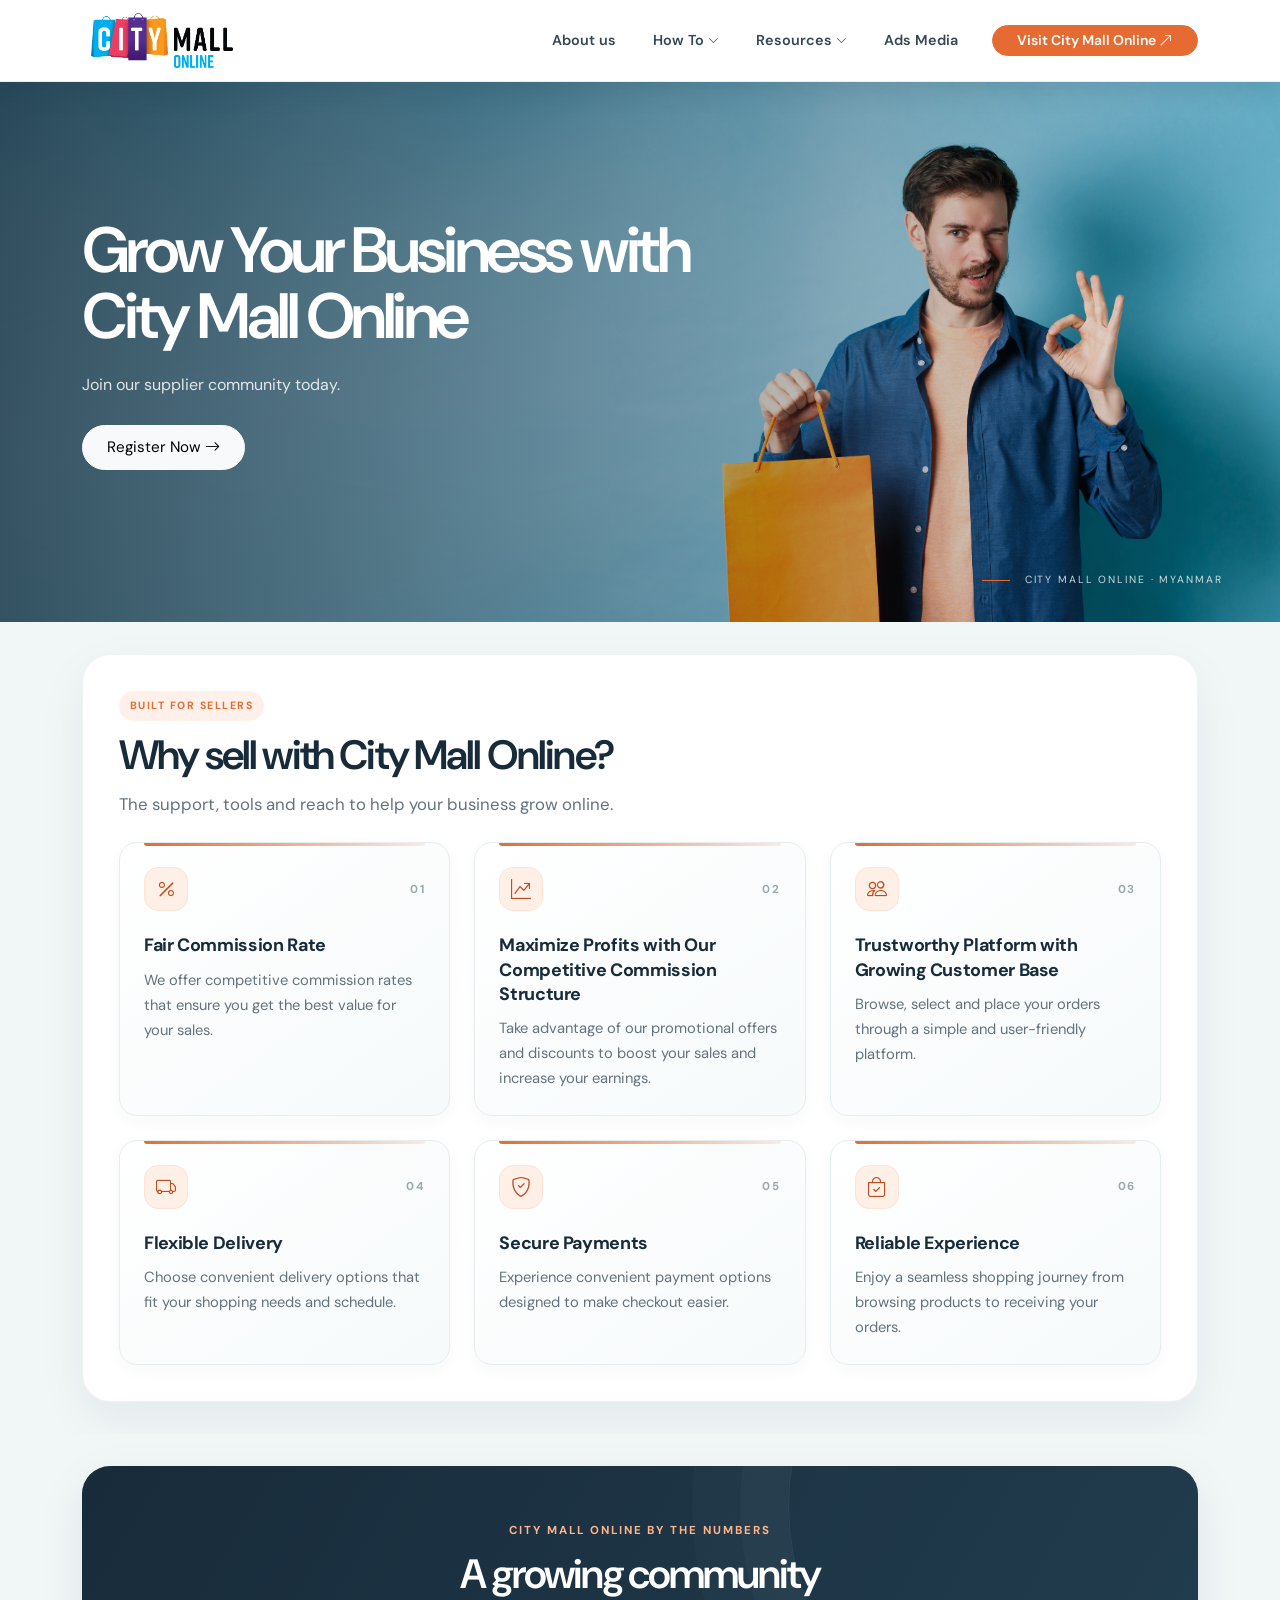
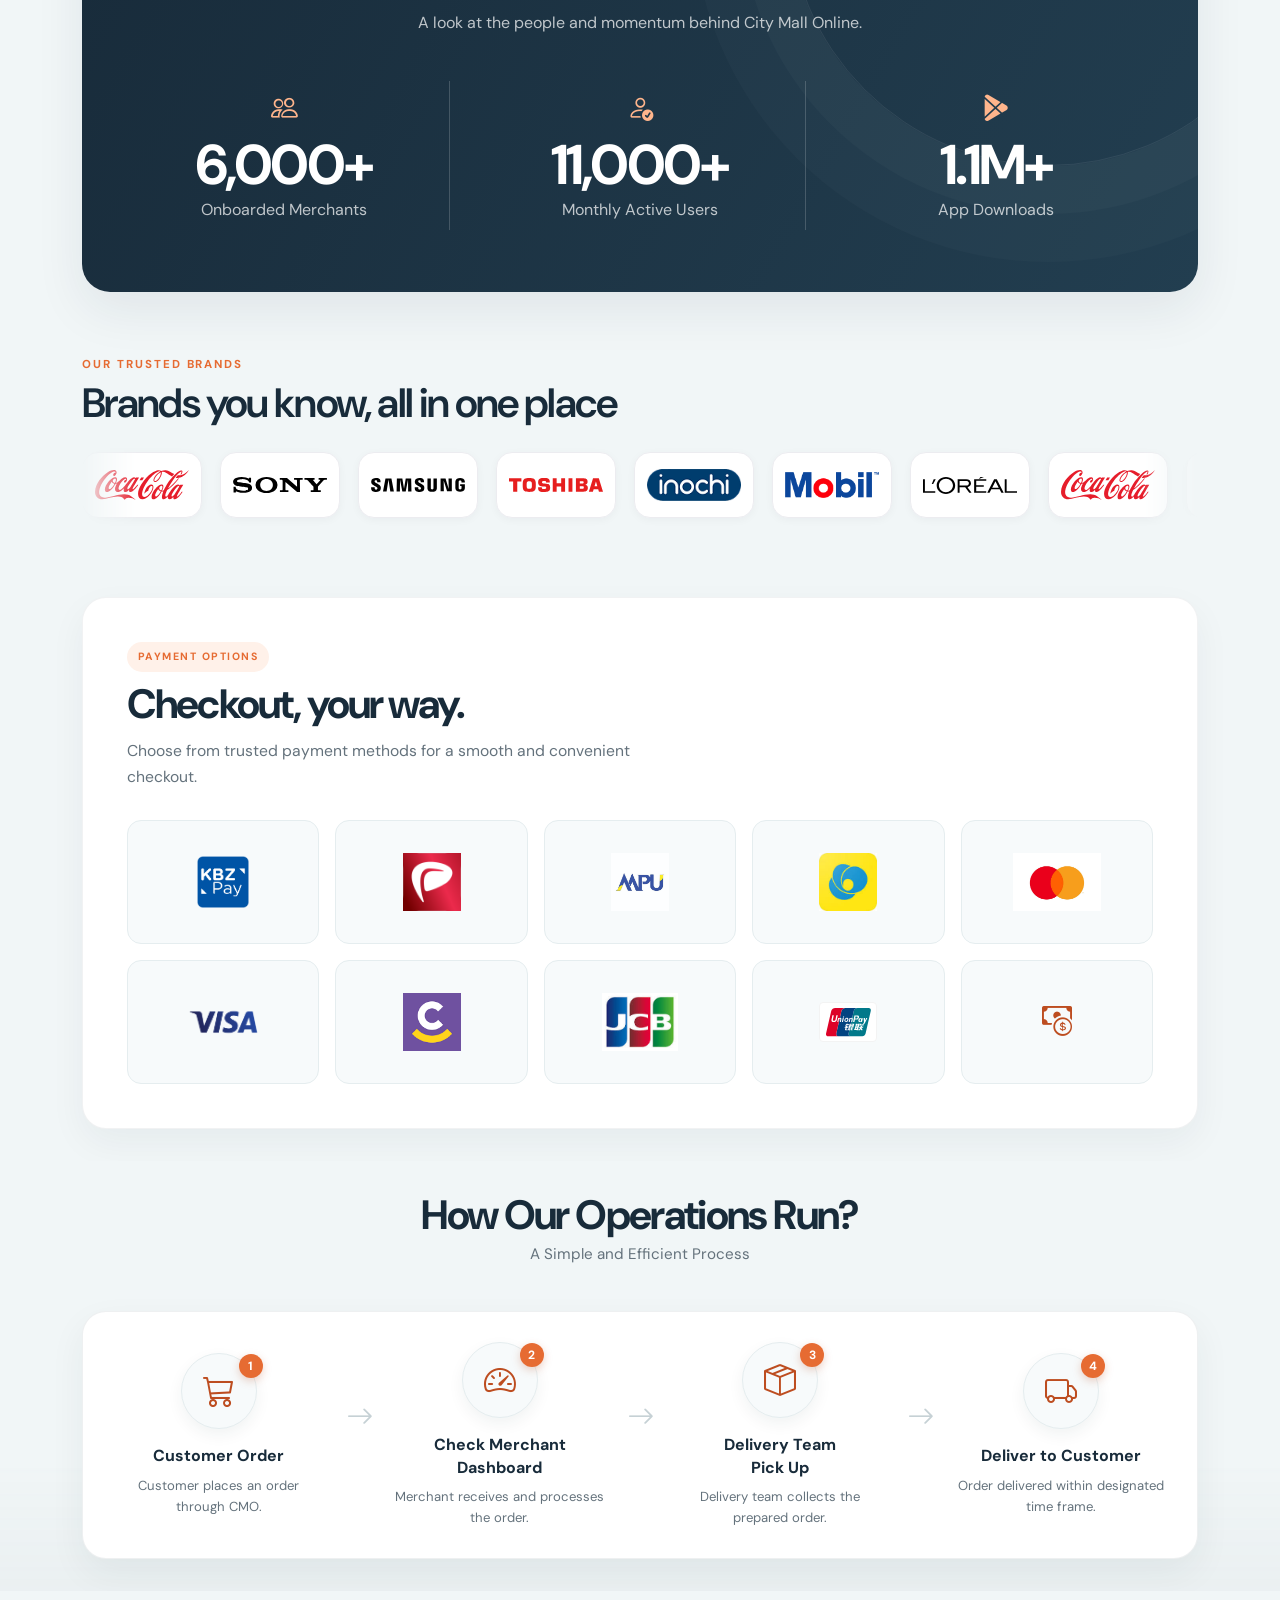
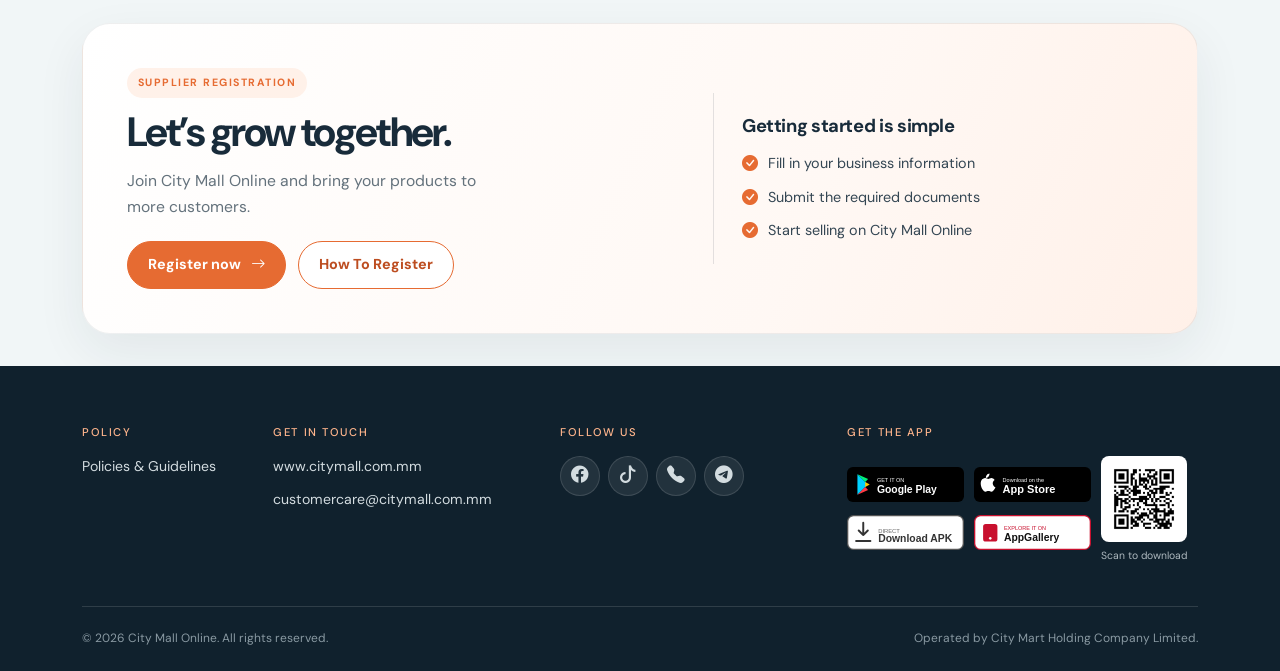
==== index.html @ dd947a62 "Add files via upload" ====
<!doctype html>
<html lang="en">
<head>
  <meta charset="utf-8">
  <meta name="viewport" content="width=device-width, initial-scale=1">
  <meta name="description" content="Discover City Mall Online — a convenient online shopping destination by City Mart Holding Company Limited.">
  <title>Homepage | City Mall Online</title>

  <!-- Bootstrap 5 -->
  <link href="https://cdn.jsdelivr.net/npm/bootstrap@5.3.3/dist/css/bootstrap.min.css" rel="stylesheet">
  <link rel="stylesheet" href="https://cdn.jsdelivr.net/npm/bootstrap-icons@1.11.3/font/bootstrap-icons.min.css">
  <link rel="stylesheet" href="./assets/css/style.css">
</head>
<body>
  <!-- Header -->
  <header class="site-header">
    <nav class="navbar navbar-expand-lg navbar-light">
      <div class="container">
        <a class="navbar-brand" href="#" aria-label="City Mall Online home">
          <img src="./assets/images/cmo-logo.png" alt="City Mall Online" class="cmo-logo">
        </a>
        <button class="navbar-toggler" type="button" data-bs-toggle="collapse" data-bs-target="#mainNav"
          aria-controls="mainNav" aria-expanded="false" aria-label="Toggle navigation">
          <span class="navbar-toggler-icon"></span>
        </button>
        <div class="collapse navbar-collapse" id="mainNav">
          <ul class="navbar-nav ms-auto align-items-lg-center">
            <li class="nav-item"><a class="nav-link" href="./about-us.html">About us</a></li>
            <li class="nav-item dropdown">
              <a class="nav-link dropdown-toggle" href="#" id="howToDropdown" role="button" data-bs-toggle="dropdown" aria-expanded="false">
                How To <i class="bi bi-chevron-down nav-dropdown-icon" aria-hidden="true"></i>
              </a>
              <ul class="dropdown-menu" aria-labelledby="howToDropdown">
                <li><a class="dropdown-item" href="https://testing.city-partners.citycloudmm.com/supplier_registration/supplier-registration-user-manual-guide.pdf" target="_blank" rel="noopener noreferrer">Registration Guide</a></li>
                <li><a class="dropdown-item" href="./documents/guides/merchant-dashboard-user-manual.pdf" target="_blank" rel="noopener noreferrer">Merchant Portal Guide</a></li>
                <li><a class="dropdown-item" href="./documents/guides/return-qc.pdf" target="_blank" rel="noopener noreferrer">Return QC Guide</a></li>
              </ul>
            </li>
            <li class="nav-item dropdown">
              <a class="nav-link dropdown-toggle" href="#" id="resourcesDropdown" role="button" data-bs-toggle="dropdown" aria-expanded="false">
                Resources <i class="bi bi-chevron-down nav-dropdown-icon" aria-hidden="true"></i>
              </a>
              <ul class="dropdown-menu" aria-labelledby="resourcesDropdown">
                <li><a class="dropdown-item" href="#">Ninja Packaging</a></li>
                <li><a class="dropdown-item" href="#">CMO Packaging</a></li>
                <li><a class="dropdown-item" href="./policy.html">Policy</a></li>
              </ul>
            </li>
            <li class="nav-item"><a class="nav-link" href="#">Ads Media</a></li>
            <li class="nav-item ms-lg-3"><a class="btn btn-brand btn-sm px-4" href="https://www.citymall.com.mm/" target="_blank" rel="noopener">Visit City Mall Online <i class="bi bi-arrow-up-right"></i></a></li>
          </ul>
        </div>
      </div>
    </nav>
  </header>

  <main class="homepage-main">
    <!-- Hero -->
    <section class="hero-section">
      <div class="hero-shade"></div>
      <div class="container hero-content">
        <!-- <p class="eyebrow eyebrow-light">A little closer to everything you need</p> -->
        <h1>Grow Your Business with City Mall Online</h1>
        <p class="hero-copy">Join our supplier community today.</p>
        <a class="btn btn-light btn-lg rounded-pill px-4" target="_blank" rel="noopener" href="https://city-partners.citycloudmm.com/registration/3p">Register Now <i class="bi bi-arrow-right"></i></a>
      </div>
      <div class="hero-note"><span></span> CITY MALL ONLINE · MYANMAR</div>
    </section>


<!-- Card Grid Section -->
<section class="card-grid-section" id="highlights">
  <div class="container">
    <div class="card-grid-panel">
      <div class="card-grid-heading">
        <span class="eyebrow">BUILT FOR SELLERS</span>
        <h2 class="section-title">Why sell with City Mall Online?</h2>
        <p class="card-grid-intro">The support, tools and reach to help your business grow online.</p>
      </div>

      <div class="row g-4">
        <!-- Card 1 -->
        <div class="col-md-6 col-lg-4">
          <div class="info-card">
            <div class="info-card-top">
              <span class="info-card-icon"><i class="bi bi-percent" aria-hidden="true"></i></span>
              <span class="info-card-number">01</span>
            </div>
            <h3>Fair Commission Rate</h3>
            <p>We offer competitive commission rates that ensure you get the best value for your sales.</p>
          </div>
        </div>

        <!-- Card 2 -->
        <div class="col-md-6 col-lg-4">
          <div class="info-card">
            <div class="info-card-top">
              <span class="info-card-icon"><i class="bi bi-graph-up-arrow" aria-hidden="true"></i></span>
              <span class="info-card-number">02</span>
            </div>
            <h3>Maximize Profits with Our Competitive Commission Structure</h3>
            <p>Take advantage of our promotional offers and discounts to boost your sales and increase your earnings.</p>
          </div>
        </div>

        <!-- Card 3 -->
        <div class="col-md-6 col-lg-4">
          <div class="info-card">
            <div class="info-card-top">
              <span class="info-card-icon"><i class="bi bi-people" aria-hidden="true"></i></span>
              <span class="info-card-number">03</span>
            </div>
            <h3>Trustworthy Platform with Growing Customer Base</h3>
            <p>Browse, select and place your orders through a simple and user-friendly platform.</p>
          </div>
        </div>

        <!-- Card 4 -->
        <div class="col-md-6 col-lg-4">
          <div class="info-card">
            <div class="info-card-top">
              <span class="info-card-icon"><i class="bi bi-truck" aria-hidden="true"></i></span>
              <span class="info-card-number">04</span>
            </div>
            <h3>Flexible Delivery</h3>
            <p>Choose convenient delivery options that fit your shopping needs and schedule.</p>
          </div>
        </div>

        <!-- Card 5 -->
        <div class="col-md-6 col-lg-4">
          <div class="info-card">
            <div class="info-card-top">
              <span class="info-card-icon"><i class="bi bi-shield-check" aria-hidden="true"></i></span>
              <span class="info-card-number">05</span>
            </div>
            <h3>Secure Payments</h3>
            <p>Experience convenient payment options designed to make checkout easier.</p>
          </div>
        </div>

        <!-- Card 6 -->
        <div class="col-md-6 col-lg-4">
          <div class="info-card">
            <div class="info-card-top">
              <span class="info-card-icon"><i class="bi bi-bag-check" aria-hidden="true"></i></span>
              <span class="info-card-number">06</span>
            </div>
            <h3>Reliable Experience</h3>
            <p>Enjoy a seamless shopping journey from browsing products to receiving your orders.</p>
          </div>
        </div>
      </div>
    </div>
  </div>
</section>

<!-- stats section -->

<section class="stats-section" aria-label="City Mall Online at a glance">
  <div class="container">
    <div class="stats-panel">
      <div class="stats-heading text-center">
        <span class="eyebrow">CITY MALL ONLINE BY THE NUMBERS</span>
        <h2 class="section-title">A growing community</h2>
        <p class="stats-copy">A look at the people and momentum behind City Mall Online.</p>
      </div>
      <div class="row g-4">
        <div class="col-12 col-sm-4">
          <div class="stat-item text-center">
            <i class="bi bi-people fs-1 stat-icon mb-2"></i>
            <h3 class="fw-bold">6,000+</h3>
            <p class="text-muted">Onboarded Merchants</p>
          </div>
        </div>
        <div class="col-12 col-sm-4">
          <div class="stat-item text-center">
            <i class="bi bi-person-check fs-1 stat-icon mb-2"></i>
            <h3 class="fw-bold">11,000+</h3>
            <p class="text-muted">Monthly Active Users</p>
          </div>
        </div>
        <div class="col-12 col-sm-4">
          <div class="stat-item text-center">
            <i class="bi bi-google-play fs-1 stat-icon mb-2"></i>
            <h3 class="fw-bold">1.1M+</h3>
            <p class="text-muted">App Downloads</p>
          </div>
        </div>
      </div>
    </div>
  </div>
</section>

<!-- Our Partners -->

<!-- <section id="our-partners" class="py-5 cream-bg border-bottom">
    <div class="container py-md-2">

        <div class="text-center mb-5">
            <span class="text-primary fw-bold tracking-wider text-uppercase small d-block mb-1">
                Collaboration
            </span>
            <h3 class="fw-bold h4 mb-0 text-dark">
                Trusted Partners
            </h3>
        </div>

        <div class="row">
            <div class="col-12">
                <div class="d-flex flex-wrap justify-content-center align-items-center gap-5">

                    <div class="brand-item">
                        <img src="./assets/images/marketplace.jpg"
                             alt="Marketplace by City Mart"
                             class="partner-img"
                             style="height: 28px;">
                    </div>

                    <div class="brand-item">
                        <img src="./assets/images/city-express.png"
                             alt="City Express"
                             class="partner-img"
                             style="height: 28px;">
                    </div>

                    <div class="brand-item">
                        <img src="./assets/images/city-mart.png"
                             alt="City Mart"
                             class="partner-img"
                             style="height: 32px;">
                    </div>

                    <div class="brand-item">
                        <img src="./assets/images/ocean.png"
                             alt="Ocean"
                             class="partner-img"
                             style="height: 26px;">
                    </div>

                    <div class="brand-item">
                        <img src="./assets/images/mini-city.png"
                             alt="Mini City"
                             class="partner-img"
                             style="height: 26px;">
                    </div>

                    <div class="brand-item">
                        <img src="./assets/images/city-care.png"
                             alt="City Care"
                             class="partner-img"
                             style="height: 26px;">
                    </div>

                </div>
            </div>
        </div>

    </div>
</section> -->

<!-- Our Partners section End-->


<!-- ================= OUR TRUSTED BRANDS ================= -->

<section class="trusted-brands-section cream-bg" id="trusted-brands">
  <div class="container">
    <div class="trusted-brands-heading">
      <span class="eyebrow">OUR TRUSTED BRANDS</span>
      <h2 class="section-title">Brands you know, all in one place</h2>
    </div>

    <div class="brand-marquee">

      <div class="brand-track">

      <!-- First group -->
      <div class="brand-group">

        <div class="brand-card">
          <img src="./assets/images/brands/coca-cola.svg" alt="Coca-Cola">
        </div>

        <div class="brand-card">
          <img src="./assets/images/brands/sony.svg" alt="Sony">
        </div>

        <div class="brand-card">
          <img src="./assets/images/brands/samsung.svg" alt="Samsung">
        </div>

        <div class="brand-card">
          <img src="./assets/images/brands/toshiba.svg" alt="Toshiba">
        </div>

        <div class="brand-card">
          <img src="./assets/images/brands/inochi.png" alt="INOCHI">
        </div>

        <div class="brand-card">
          <img src="./assets/images/brands/mobil.png" alt="Mobil">
        </div>

        <div class="brand-card">
          <img src="./assets/images/brands/loreal.svg" alt="L'Oréal">
        </div>

      </div>

      <!-- Second identical group -->
      <div class="brand-group" aria-hidden="true">

        <div class="brand-card">
          <img src="./assets/images/brands/coca-cola.svg" alt="">
        </div>

        <div class="brand-card">
          <img src="./assets/images/brands/sony.svg" alt="">
        </div>

        <div class="brand-card">
          <img src="./assets/images/brands/samsung.svg" alt="">
        </div>

        <div class="brand-card">
          <img src="./assets/images/brands/toshiba.svg" alt="">
        </div>

        <div class="brand-card">
          <img src="./assets/images/brands/inochi.png" alt="">
        </div>

        <div class="brand-card">
          <img src="./assets/images/brands/mobil.png" alt="">
        </div>

        <div class="brand-card">
          <img src="./assets/images/brands/loreal.svg" alt="">
        </div>

      </div>

      </div>

    </div>
  </div>

</section>


<!-- ================= OUR PAYMENT PARTNERS ================= -->
<section class="payment-partners-section cream-bg" id="payment-partners" aria-labelledby="payment-options-heading">
  <div class="container">
    <div class="payment-panel">
      <div class="payment-heading">
        <span class="eyebrow">PAYMENT OPTIONS</span>
        <h2 id="payment-options-heading">Checkout, your way.</h2>
        <p>Choose from trusted payment methods for a smooth and convenient checkout.</p>
      </div>

      <div class="payment-options">
        <div class="payment-card">
          <img src="./assets/images/payments/kpay.webp" alt="KBZ Pay">
        </div>
        <div class="payment-card">
          <img src="./assets/images/payments/aya.png" alt="AYA Pay">
        </div>
        <div class="payment-card">
          <img src="./assets/images/payments/mpu.jpg" alt="MPU">
        </div>
        <div class="payment-card">
          <img src="./assets/images/payments/wave.jpg" alt="WavePay">
        </div>
        <div class="payment-card">
          <img src="./assets/images/payments/mastercard.jpg" alt="Mastercard">
        </div>
        <div class="payment-card">
          <img src="./assets/images/payments/visa.png" alt="Visa">
        </div>
        <div class="payment-card payment-card-text">
          <img src="./assets/images/payments/city-rewards.png" alt="City Rewards">
        </div>
        <div class="payment-card payment-card-text">
          <img src="./assets/images/payments/jcb.jpg" alt="JCB">
        </div>
        <div class="payment-card payment-card-text">
          <img src="./assets/images/payments/unionpay.svg" alt="UnionPay">
        </div>
        <div class="payment-card payment-card-text" role="img" aria-label="Cash on delivery">
          <i class="bi bi-cash-coin" aria-hidden="true"></i>
        </div>
      </div>
    </div>
  </div>
</section>


<!-- ================= OPERATIONS PROCESS ================= -->
<section class="operations-section" id="how-it-works">
  <div class="container">

    <!-- Section Heading -->
    <div class="operations-heading">
      <h2>How Our Operations Run?</h2>
      <p>A Simple and Efficient Process</p>
    </div>

    <!-- Process Flow -->
    <div class="operations-flow">

      <!-- Step 1 -->
      <div class="operation-step">
        <div class="operation-icon">
          <span class="step-number">1</span>
          <i class="bi bi-cart3"></i>
        </div>
        <h3>Customer Order</h3>
        <p>Customer places an order through CMO.</p>
      </div>

      <!-- Arrow -->
      <div class="operation-arrow">
        <i class="bi bi-arrow-right"></i>
      </div>

      <!-- Step 2 -->
      <div class="operation-step">
        <div class="operation-icon">
          <span class="step-number">2</span>
          <i class="bi bi-speedometer2"></i>
        </div>
        <h3>Check Merchant<br>Dashboard</h3>
        <p>Merchant receives and processes the order.</p>
      </div>

      <!-- Arrow -->
      <div class="operation-arrow">
        <i class="bi bi-arrow-right"></i>
      </div>

      <!-- Step 3 -->
      <div class="operation-step">
        <div class="operation-icon">
          <span class="step-number">3</span>
          <i class="bi bi-box-seam"></i>
        </div>
        <h3>Delivery Team<br>Pick Up</h3>
        <p>Delivery team collects the prepared order.</p>
      </div>

      <!-- Arrow -->
      <div class="operation-arrow">
        <i class="bi bi-arrow-right"></i>
      </div>

      <!-- Step 4 -->
      <div class="operation-step">
        <div class="operation-icon">
          <span class="step-number">4</span>
          <i class="bi bi-truck"></i>
        </div>
        <h3>Deliver to Customer</h3>
        <p>Order delivered within designated time frame.</p>
      </div>

    </div>
  </div>
</section>


<!-- Supplier Registration CTA -->
<section class="supplier-cta-section">
  <div class="container">
    <div class="supplier-cta-panel">
      <div class="supplier-cta-content">
        <span class="eyebrow">SUPPLIER REGISTRATION</span>
        <h2>Let’s grow together.</h2>
        <p>Join City Mall Online and bring your products to more customers.</p>
        <div class="supplier-cta-actions">
          <a class="supplier-cta-btn" href="https://city-partners.citycloudmm.com/registration/3p" target="_blank" rel="noopener">
            Register now <i class="bi bi-arrow-right" aria-hidden="true"></i>
          </a>
          <a class="supplier-cta-btn supplier-cta-btn-outline" href="https://testing.city-partners.citycloudmm.com/supplier_registration/supplier-registration-user-manual-guide.pdf" target="_blank" rel="noopener noreferrer">
            How To Register</i>
          </a>
        </div>
      </div>

      <div class="supplier-cta-steps">
        <h3>Getting started is simple</h3>
        <ul>
          <li><i class="bi bi-check-circle-fill" aria-hidden="true"></i> Fill in your business information</li>
          <li><i class="bi bi-check-circle-fill" aria-hidden="true"></i> Submit the required documents</li>
          <li><i class="bi bi-check-circle-fill" aria-hidden="true"></i> Start selling on City Mall Online</li>
        </ul>
      </div>
    </div>
  </div>
</section>



<!-- Promotional CTA Banner -->
<!-- <section class="promo-banner-section">
  <div class="container">
    <div class="promo-banner">
      <div class="promo-banner-content">
        <span class="promo-banner-eyebrow">CMO MEDIA</span>
        <h2>Advertise with CMO</h2>
        <p>Boost your brand with our powerful media channels.</p>
        <a href="#contact" class="promo-banner-btn">
          Learn more <i class="bi bi-arrow-right" aria-hidden="true"></i>
        </a>
      </div>
    </div>
  </div>
</section> -->

  </main>

  <!-- Footer -->

<footer class="site-footer">
  <div class="container">
    <div class="row gy-4 align-items-start footer-main">

      <!-- Policy -->
      <div class="col-6 col-md-4 col-lg-2">
        <h6>Policy</h6>
        <a class="footer-policy-link" href="./policy.html">
          <span>Policies &amp; Guidelines</span>
        </a>
      </div>

      <!-- Get in Touch -->
      <div class="col-6 col-md-4 col-lg-3">
        <h6>Get in touch</h6>
        <a href="https://www.citymall.com.mm/" target="_blank" rel="noopener">
          www.citymall.com.mm
        </a>
        <a href="mailto:customercare@citymall.com.mm">
          customercare@citymall.com.mm
        </a>
      </div>

      <!-- Follow Us -->
      <div class="col-12 col-md-4 col-lg-3">
        <h6>Follow us</h6>
        <div class="footer-social-links" aria-label="City Mall Online social media">
          <a href="https://www.facebook.com/CityMallOnline/" target="_blank" rel="noopener noreferrer" aria-label="Facebook">
            <i class="bi bi-facebook" aria-hidden="true"></i>
          </a>
          <a href="https://www.tiktok.com/@city.mall.online" target="_blank" rel="noopener noreferrer" aria-label="TikTok">
            <i class="bi bi-tiktok" aria-hidden="true"></i>
          </a>
          <a href="https://cmhl.me/3zptuBR" target="_blank" rel="noopener noreferrer" aria-label="Viber">
            <i class="bi bi-telephone-fill" aria-hidden="true"></i>
          </a>
          <a href="https://t.me/citymallonline" target="_blank" rel="noopener noreferrer" aria-label="Telegram">
            <i class="bi bi-telegram" aria-hidden="true"></i>
          </a>
        </div>
      </div>

      <!-- Get the App -->
      <div class="col-12 col-md-12 col-lg-4 footer-app">
        <h6>Get the App</h6>

        <div class="footer-app-content">

          <!-- Download Badges -->
          <div class="footer-app-links">
            <a href="https://play.google.com/store/apps/details?id=mm.com.citymall.app" target="_blank" rel="noopener">
              <img src="./assets/images/google-play.svg" alt="Google Play">
            </a>

            <a href="https://apps.apple.com/us/app/city-mall-online/id1580332592" target="_blank" rel="noopener">
              <img src="./assets/images/app-store.svg" alt="App Store">
            </a>

            <a href="https://cmomobileapk.blob.core.windows.net/cmo-preprod-mobile-app/CityMall_Prod.apk" target="_blank" rel="noopener">
              <img src="./assets/images/download-apk.svg" alt="Direct Download">
            </a>

            <a href="https://appgallery.huawei.com/app/C104823129" target="_blank" rel="noopener">
              <img src="./assets/images/app-gallery.svg" alt="Huawei AppGallery">
            </a>
          </div>

          <!-- QR Code -->
          <div class="footer-qr">
            <img src="./assets/images/cmo-qr.png"
                 alt="Scan to download City Mall Online">
            <span>Scan to download</span>
          </div>

        </div>
      </div>

    </div>
    <!-- Footer Bottom -->
    <div class="footer-bottom d-flex flex-column flex-md-row justify-content-between gap-2">
      <span>© <span id="year">2026</span> City Mall Online. All rights reserved.</span>
      <span>Operated by City Mart Holding Company Limited.</span>
    </div>

  </div>
</footer>
  <script src="https://cdn.jsdelivr.net/npm/bootstrap@5.3.3/dist/js/bootstrap.bundle.min.js"></script>
</body>
</html>
---- assets/css/style.css ----
@import url('https://fonts.googleapis.com/css2?family=DM+Sans:wght@400;500;600;700&family=Playfair+Display:ital,wght@0,500;0,600;1,500;1,600&display=swap');

:root {
  --ink: #182b3a;
  --muted: #64727c;
  --brand: #e66b32;
  --brand-dark: #bd4d20;
  --cream: #f1f6f7;
  --line: #dfe8ea;
}

/* CMO Navbar Logo */
.cmo-logo {
    width: 160px;
    height: 55px;
    object-fit: contain;
    display: block;
}

.navbar-brand {
    display: flex;
    align-items: center;
}

@media (max-width: 575.98px) {
    .cmo-logo {
        width: 130px;
        height: 45px;
    }
}

* { box-sizing: border-box; }
html { scroll-behavior: smooth; }
body { margin: 0; color: var(--ink); font-family: 'DM Sans', sans-serif; background: var(--cream); }
a { text-decoration: none; }
a:focus-visible,
button:focus-visible {
  outline: 3px solid var(--brand);
  outline-offset: 3px;
}
/* .site-header { background: #fff; position: relative; z-index: 10; } */

.site-header {
  background: rgba(255, 255, 255, .97);
  position: sticky;
  top: 0;
  z-index: 1030;
  width: 100%;
  border-bottom: 1px solid rgba(24, 43, 58, .08);
  box-shadow: 0 8px 24px rgba(24, 43, 58, .12);
  -webkit-backdrop-filter: blur(14px);
  backdrop-filter: blur(14px);
}

.navbar {
  min-height: 78px;
  transition: min-height .2s ease;
}
.brand-lockup { display: inline-flex; flex-direction: column; line-height: .9; color: var(--ink); letter-spacing: -.06em; }
.brand-mark { font-size: 1.55rem; font-weight: 700; }
.brand-mark span { color: var(--brand); }
.brand-online { font-size: .58rem; font-weight: 700; letter-spacing: .42em; margin-top: 7px; }
.nav-link {
  position: relative;
  color: #344653;
  font-size: .9rem;
  font-weight: 600;
  margin: 0 .65rem;
  transition: color .2s ease;
}
.nav-link::after {
  position: absolute;
  right: .65rem;
  bottom: .2rem;
  left: .65rem;
  height: 2px;
  background: var(--brand);
  content: "";
  transform: scaleX(0);
  transform-origin: left;
  transition: transform .2s ease;
}
.nav-link:hover {
  color: var(--brand-dark);
}
.nav-link:hover::after,
.nav-link:focus-visible::after {
  transform: scaleX(1);
}
.nav-dropdown-icon {
  font-size: .68rem;
  transition: transform .2s ease;
}
.dropdown.show .nav-dropdown-icon {
  transform: rotate(180deg);
}
.site-header .dropdown-menu {
  min-width: 14rem;
  margin-top: .5rem;
  padding: .45rem;
  border: 1px solid rgba(24, 43, 58, .08);
  border-radius: 14px;
  box-shadow: 0 14px 32px rgba(24, 43, 58, .14);
}
.site-header .dropdown-item {
  padding: .65rem .8rem;
  color: #344653;
  border-radius: 9px;
  font-size: .88rem;
  font-weight: 500;
  transition: color .2s ease, background-color .2s ease;
}
.site-header .dropdown-item:hover,
.site-header .dropdown-item:focus {
  color: var(--brand-dark);
  background: #fff1e9;
}
.navbar-toggler {
  border-color: rgba(24, 43, 58, .2);
  border-radius: 12px;
  padding: .45rem .65rem;
}
.navbar-toggler:focus {
  box-shadow: 0 0 0 .2rem rgba(230, 107, 50, .2);
}
.btn-brand { background: var(--brand); color: #fff; border: 1px solid var(--brand); border-radius: 50px; font-weight: 600; }
.btn-brand:hover { background: var(--brand-dark); border-color: var(--brand-dark); color: #fff; }

.hero-section {
  min-height: 540px; position: relative; display: flex; align-items: center; overflow: hidden;
  color: #fff;
  background: #263b48 url('../images/hero.jpg') center 48%/cover no-repeat;
}
.hero-shade { position: absolute; inset: 0; background: linear-gradient(90deg, rgba(12,29,42,.70) 0%, rgba(12,29,42,.38) 48%, rgba(12,29,42,.04) 100%); }
.hero-content { position: relative; z-index: 1; padding-top: 64px; padding-bottom: 80px; }
.eyebrow { color: var(--brand); text-transform: uppercase; letter-spacing: .17em; font-size: .72rem; font-weight: 700; margin-bottom: 1.1rem; }
.eyebrow-light { color: #ffc49f; }
.hero-section h1 { font-size: clamp(2.6rem, 5vw, 4.5rem); line-height: 1.04; letter-spacing: -.055em; font-weight: 600; max-width: 700px; margin-bottom: 1.25rem; }
h1 em, h2 em { font-family: 'Playfair Display', serif; font-weight: 500; }
.hero-copy { max-width: 470px; color: rgba(255,255,255,.84); font-size: 1rem; line-height: 1.75; margin-bottom: 1.6rem; }
.hero-content .btn { font-size: .95rem; padding-top: .65rem; padding-bottom: .65rem; }
.hero-note { position: absolute; z-index: 2; right: 4.5%; bottom: 34px; font-size: .65rem; letter-spacing: .18em; color: rgba(255,255,255,.8); }
.hero-note span { display: inline-block; width: 28px; height: 1px; background: var(--brand); vertical-align: middle; margin-right: 10px; }

.section-space { padding: 110px 0; }
.section-title { font-size: clamp(2.35rem, 4vw, 4rem); line-height: 1.12; letter-spacing: -.05em; font-weight: 600; margin: 0; }
.section-title em { color: var(--brand); }
.lead-copy { font-size: 1.24rem; line-height: 1.7; font-weight: 500; }
.body-copy { color: var(--muted); line-height: 1.9; font-size: .98rem; }
.text-link { display: inline-flex; align-items: center; gap: 12px; color: var(--brand-dark); font-weight: 700; border-bottom: 1px solid #e8b69d; padding-bottom: 8px; margin-top: 1rem; }
.text-link:hover { color: var(--ink); }

.feature-image { min-height: 540px; position: relative; display: flex; align-items: end; padding: 70px max(7vw, calc((100vw - 1140px)/2)); color: #fff;
  background: linear-gradient(90deg, rgba(14,31,42,.82), rgba(14,31,42,.08)), url('https://images.unsplash.com/photo-1556761175-b413da4baf72?auto=format&fit=crop&w=2000&q=85') center/cover no-repeat; }
.feature-overlay { max-width: 560px; }
.feature-overlay h2 { font-size: clamp(2.8rem, 5vw, 4.8rem); line-height: 1.05; letter-spacing: -.05em; margin-bottom: 1rem; }
.feature-overlay p:last-child { max-width: 440px; color: rgba(255,255,255,.82); line-height: 1.8; }

.categories-section { background: var(--cream); }
.category-card { min-height: 260px; padding: 25px; position: relative; display: flex; flex-direction: column; justify-content: space-between; color: #fff; overflow: hidden; isolation: isolate; }
.category-card::before { content: ''; position: absolute; inset: 0; z-index: -1; background: linear-gradient(180deg, rgba(0,0,0,.05), rgba(0,0,0,.65)); }
.category-card::after { content: ''; position: absolute; inset: 0; z-index: -2; background-size: cover; background-position: center; transition: transform .5s ease; }
.category-card:hover::after { transform: scale(1.06); }
.category-grocery::after { background-image: url('https://images.unsplash.com/photo-1542838132-92c53300491e?auto=format&fit=crop&w=700&q=80'); }
.category-home::after { background-image: url('https://images.unsplash.com/photo-1616486338812-3dadae4b4ace?auto=format&fit=crop&w=700&q=80'); }
.category-care::after { background-image: url('https://images.unsplash.com/photo-1608248543803-ba4f8c70ae0b?auto=format&fit=crop&w=700&q=80'); }
.category-more::after { background-image: url('https://images.unsplash.com/photo-1483985988355-763728e1935b?auto=format&fit=crop&w=700&q=80'); }
.category-card span { font-size: .7rem; letter-spacing: .15em; color: #ffd0b5; }
.category-card h3 { font-size: 1.25rem; font-weight: 600; max-width: 170px; margin: 0; }
.category-card i { position: absolute; right: 24px; bottom: 25px; font-size: 1.2rem; }
.small-note { font-size: .76rem; color: #8a918f; }

.backing-visual { min-height: 480px; position: relative; background: url('https://images.unsplash.com/photo-1521737711867-e3b97375f902?auto=format&fit=crop&w=1100&q=85') center/cover no-repeat; }
.backing-stamp { position: absolute; right: -22px; bottom: 35px; background: var(--brand); color: #fff; width: 130px; height: 130px; border-radius: 50%; display: flex; flex-direction: column; align-items: center; justify-content: center; font-size: .65rem; letter-spacing: .15em; text-align: center; transform: rotate(8deg); }
.backing-stamp strong { font-size: 1.7rem; letter-spacing: .03em; }

.closing-section { padding: 100px 0; color: #fff; background: var(--ink); }
.closing-section h2 { font-size: clamp(2.6rem, 5vw, 4.7rem); line-height: 1.08; letter-spacing: -.05em; }
.closing-section h2 em { color: #ffb58c; }
.site-footer { background: #10212d; color: #fff; padding: 60px 0 24px; }
.footer-main {
  --bs-gutter-x: 2rem;
  --bs-gutter-y: 2.25rem;
}
.brand-lockup-footer {
  width: fit-content;
  padding: 6px 10px;
  background: #fff;
  border-radius: 10px;
  color: #fff;
}
.footer-description { color: #aeb9bf; font-size: .9rem; margin-top: 20px; }
.site-footer h6 { color: #ffb58c; text-transform: uppercase; letter-spacing: .14em; font-size: .7rem; margin-bottom: 16px; }
.site-footer .col-6 > a, .site-footer .col-lg-4 > a { display: block; color: #d3dce0; font-size: .88rem; margin-bottom: 12px; overflow-wrap: anywhere; transition: color .2s ease; }
.site-footer .col-6 > a.footer-policy-link {
  display: flex;
  align-items: center;
  gap: 9px;
  width: fit-content;
}
.site-footer .footer-policy-link i {
  display: grid;
  flex: 0 0 30px;
  width: 30px;
  height: 30px;
  place-items: center;
  color: #ffb58c;
  background: rgba(255, 255, 255, .08);
  border: 1px solid rgba(255, 255, 255, .12);
  border-radius: 9px;
  font-size: .95rem;
}
.site-footer a:hover { color: #ffb58c; }
.footer-bottom { border-top: 1px solid rgba(255,255,255,.13); margin-top: 44px; padding-top: 22px; color: #8999a2; font-size: .75rem; }
.footer-social-links {
  display: flex;
  flex-wrap: nowrap;
  gap: 8px;
}
.site-footer .footer-social-links a {
  display: inline-flex;
  flex: 0 0 40px;
  width: 40px;
  height: 40px;
  align-items: center;
  justify-content: center;
  margin: 0;
  color: #d3dce0;
  background: rgba(255, 255, 255, .08);
  border: 1px solid rgba(255, 255, 255, .12);
  border-radius: 50%;
  font-size: 1.1rem;
  transition: color .2s ease, background-color .2s ease, transform .2s ease;
}
.site-footer .footer-social-links a:hover {
  color: #10212d;
  background: #ffb58c;
  transform: translateY(-2px);
}
.site-footer .footer-social-links a:focus-visible {
  outline-color: #ffb58c;
}

@media (max-width: 991.98px) {
  .navbar { min-height: 72px; }
  .navbar-collapse {
    padding: 12px 0 20px;
    border-top: 1px solid rgba(24, 43, 58, .08);
  }
  .nav-link {
    width: fit-content;
    margin: 5px 0;
  }
  .nav-link::after {
    right: 0;
    left: 0;
  }
  .site-header .dropdown-menu {
    margin-top: .15rem;
    box-shadow: none;
  }
  .hero-section { min-height: 440px; background-position: 58% center; }
  .section-space { padding: 80px 0; }
  .backing-stamp { right: 15px; }
}
@media (max-width: 575.98px) {
  .hero-section { min-height: 420px; }
  .hero-content { padding-top: 36px; padding-bottom: 52px; }
  .hero-section h1 { font-size: 2.4rem; }
  .hero-copy { font-size: .92rem; }
  .hero-note { right: 20px; bottom: 22px; font-size: .52rem; }
  .section-space { padding: 68px 0; }
  .feature-image { min-height: 470px; padding: 55px 24px; background-position: 60% center; }
  .category-card { min-height: 205px; padding: 17px; }
  .category-card h3 { font-size: 1rem; }
  .category-card i { right: 16px; bottom: 17px; }
  .backing-visual { min-height: 340px; }
  .backing-stamp { width: 105px; height: 105px; font-size: .55rem; }
  .backing-stamp strong { font-size: 1.4rem; }
  .closing-section { padding: 75px 0; }
}


/* Footer - Get the App */
.footer-app-content {
  display: flex;
  align-items: center;
  gap: 10px;
  max-width: 340px;
}

.footer-app-links {
  display: grid;
  grid-template-columns: repeat(2, minmax(0, 1fr));
  gap: 10px;
  flex: 1;
  min-width: 0;
}

.footer-app-links a {
  display: block;
  margin: 0 !important;
  transition: transform .25s ease;
}

.footer-app-links a:hover {
  transform: translateY(-3px);
}

.footer-app-links img {
  display: block;
  width: 100%;
  height: 38px;
  object-fit: contain;
}

.footer-qr {
  width: 86px;
  flex-shrink: 0;
  text-align: center;
}

.footer-qr img {
  display: block;
  width: 86px;
  height: 86px;
  padding: 5px;
  background: #fff;
  border-radius: 8px;
  object-fit: contain;
}

.footer-qr span {
  display: block;
  margin-top: 7px;
  color: #aeb9bf;
  font-size: .65rem;
  line-height: 1.3;
}

/* Footer responsive layout */
@media (max-width: 575.98px) {
  .site-footer {
    padding: 48px 0 20px;
  }

  .footer-main {
    --bs-gutter-y: 2rem;
  }

  .footer-bottom {
    margin-top: 36px;
  }

  .footer-app-content {
    max-width: 100%;
    gap: 10px;
  }

  .footer-app-links img {
    height: 42px;
  }

  .footer-qr {
    width: 86px;
  }

  .footer-qr img {
    width: 86px;
    height: 86px;
  }
}


/* Presentation Carousel */
.presentation-section {
  padding: 100px 0;
  background: #fff;
}

.presentation-heading {
  max-width: 700px;
  margin: 0 auto 45px;
}

.presentation-heading .body-copy {
  margin-top: 18px;
}

/* Carousel container */
.presentation-carousel {
  max-width: 900px;
  margin: 0 auto;
  border-radius: 18px;
  overflow: hidden;
  background: #f7f5f0;
  box-shadow: 0 15px 40px rgba(24, 43, 58, .12);
}

/* Slide images */
.presentation-carousel .carousel-item img {
  display: block;
  width: 100%;
  height: auto;
  object-fit: contain;
}

/* Navigation arrows */
.presentation-carousel .carousel-control-prev,
.presentation-carousel .carousel-control-next {
  width: 9%;
  opacity: .85;
}

.presentation-carousel .carousel-control-prev-icon,
.presentation-carousel .carousel-control-next-icon {
  background-color: rgba(24, 43, 58, .75);
  border-radius: 50%;
  padding: 20px;
  background-size: 55%;
}

/* Slide indicators */
.presentation-carousel .carousel-indicators {
  margin-bottom: 15px;
}

.presentation-carousel .carousel-indicators button {
  width: 9px;
  height: 9px;
  border-radius: 50%;
  border: 0;
  margin: 0 5px;
}

/* Mobile adjustments */
@media (max-width: 575.98px) {
  .presentation-section {
    padding: 65px 0;
  }

  .presentation-heading {
    margin-bottom: 30px;
  }

  .presentation-carousel {
    border-radius: 12px;
  }

  .presentation-carousel .carousel-control-prev,
  .presentation-carousel .carousel-control-next {
    width: 12%;
  }

  .presentation-carousel .carousel-indicators {
    margin-bottom: 8px;
  }
}

/* About Us Section */

.about-us {
    background-color: var(--cream);
}

.about-us img {
    transition: transform 0.3s ease-in-out;
}

.about-us img:hover {
    transform: scale(1.05);
}

.about-us .list-unstyled li {
    margin-bottom: 10px;
}

.about-us .btn-primary {
    transition: all 0.3s ease;
}

.about-us .btn-primary:hover {
    transform: translateY(-3px);
    box-shadow: 0 4px 8px rgba(0,0,0,0.1);
}

/* About Us Section end */

/*  Existing Client section */
.partner-img{
    opacity: 0.7;
    transition: all .3s ease;
}

.partner-img:hover{
    opacity: 1;
    transform: scale(1.08);
}
/*  Existing Client section end */

/*  2nd Section */

.cream-bg {
    background-color: var(--cream);
}
.stats-section {
  padding: 20px 0;
  background: var(--cream);
}
.stats-panel {
  position: relative;
  isolation: isolate;
  overflow: hidden;
  padding: 56px 36px 62px;
  border-radius: 28px;
  color: #fff;
  background: linear-gradient(120deg, #182b3a, #223e50);
  box-shadow: 0 18px 50px rgba(24, 43, 58, .08);
}
.stats-panel::before {
  position: absolute;
  z-index: -1;
  top: -220px;
  right: -110px;
  width: 520px;
  height: 520px;
  border: 1px solid rgba(255, 255, 255, .08);
  border-radius: 50%;
  box-shadow: 0 0 0 48px rgba(255, 255, 255, .025), 0 0 0 96px rgba(255, 255, 255, .02);
  content: "";
}
.stats-heading {
  max-width: 640px;
  margin: 0 auto 46px;
}
.stats-heading .eyebrow {
  display: block;
  margin-bottom: 12px;
  color: #ffb58c;
}
.stats-heading .section-title {
  font-size: clamp(2rem, 3.5vw, 3rem);
  color: #fff;
}
.stats-copy {
  margin: 14px 0 0;
  color: rgba(255, 255, 255, .72);
}
.stat-item {
  height: 100%;
  padding: 8px 16px;
}
.stats-section .col-12:not(:last-child) .stat-item {
  border-right: 1px solid rgba(255, 255, 255, .18);
}
.stat-item h3 {
  margin: 8px 0 5px;
  color: #fff;
  font-size: clamp(2.35rem, 4.5vw, 3.5rem);
  line-height: 1;
  letter-spacing: -.05em;
}
.stat-item p {
  margin-bottom: 0;
  color: rgba(255, 255, 255, .72) !important;
}
.stat-icon {
  color: #ffb58c;
  font-size: 1.65rem !important;
}
@media (max-width: 575.98px) {
  .stats-section {
    padding: 16px 0;
  }
  .stats-panel {
    padding: 42px 20px;
    border-radius: 22px;
  }
  .stats-heading {
    margin-bottom: 24px;
  }
  .stats-section .col-12:not(:last-child) .stat-item {
    border-right: 0;
    border-bottom: 1px solid rgba(255, 255, 255, .18);
  }
  .stat-item {
    padding: 22px 12px;
  }
}
.section-two img {
    transition: transform 0.3s ease-in-out;
}

.section-two img:hover {
    transform: scale(1.05);
}

/*  2nd Section end */


/* Card Grid Section */
.card-grid-section {
  padding: 36px 0 20px;
  background: var(--cream);
}

.card-grid-panel {
  padding: 36px;
  background: #fff;
  border: 1px solid rgba(24, 43, 58, .06);
  border-radius: 28px;
  box-shadow: 0 18px 50px rgba(24, 43, 58, .06);
}

.card-grid-heading {
  max-width: none;
  margin-bottom: 24px;
}

.card-grid-heading .eyebrow {
  display: inline-flex;
  align-items: center;
  margin-bottom: 12px;
  padding: 7px 11px;
  background: #fff1e9;
  border-radius: 999px;
  font-size: .66rem;
  letter-spacing: .14em;
}

.card-grid-heading .section-title {
  max-width: 760px;
  font-size: clamp(2.2rem, 3.7vw, 3.35rem);
  line-height: 1.08;
  letter-spacing: -.045em;
}

.card-grid-intro {
  max-width: 570px;
  margin: 12px 0 0;
  color: var(--muted);
  font-size: 1.05rem;
  line-height: 1.65;
}

.card-grid-heading .body-copy {
  margin-top: 8px;
}

/* Individual Cards */
.info-card {
  position: relative;
  overflow: hidden;
  display: flex;
  flex-direction: column;
  height: 100%;
  min-height: 220px;
  padding: 24px;
  background: linear-gradient(145deg, #fff 0%, #f6fafb 100%);
  border: 1px solid #e5edef;
  border-radius: 18px;
  box-shadow: 0 5px 16px rgba(24, 43, 58, .035);
  transition: transform .25s ease, box-shadow .25s ease, border-color .25s ease;
}

.info-card::before {
  position: absolute;
  top: 0;
  right: 24px;
  left: 24px;
  height: 3px;
  border-radius: 0 0 3px 3px;
  background: linear-gradient(90deg, var(--brand), rgba(230, 107, 50, .12));
  content: "";
}

.info-card:hover {
  transform: translateY(-4px);
  border-color: rgba(230, 107, 50, .24);
  box-shadow: 0 16px 32px rgba(24, 43, 58, .09);
}

.info-card-top {
  display: flex;
  align-items: center;
  justify-content: space-between;
  margin-bottom: 22px;
}

.info-card-icon {
  display: inline-grid;
  width: 44px;
  height: 44px;
  place-items: center;
  color: var(--brand-dark);
  background: #fff0e7;
  border: 1px solid #ffe2d2;
  border-radius: 14px;
  font-size: 1.25rem;
}

.info-card-number {
  color: #9aa8ad;
  font-size: .72rem;
  font-weight: 700;
  letter-spacing: .14em;
}

.info-card h3 {
  max-width: 28ch;
  margin: 0 0 10px;
  color: var(--ink);
  font-size: 1.12rem;
  font-weight: 700;
  line-height: 1.35;
  letter-spacing: -.02em;
}

.info-card p {
  margin: 0;
  color: var(--muted);
  font-size: .92rem;
  line-height: 1.7;
}

/* Responsive */
@media (max-width: 575.98px) {
  .card-grid-section {
    padding: 28px 0 16px;
  }

  .card-grid-panel {
    padding: 26px 18px;
    border-radius: 22px;
  }

  .card-grid-heading {
    margin-bottom: 24px;
  }

  .card-grid-intro {
    font-size: .97rem;
  }

  .info-card {
    min-height: auto;
    padding: 22px;
    border-radius: 16px;
  }

  .info-card-top {
    margin-bottom: 18px;
  }
}

@media (prefers-reduced-motion: reduce) {
  .info-card {
    transition: none;
  }
}


/* ========================================
   TRUSTED BRANDS - INFINITE MARQUEE
======================================== */

.trusted-brands-section {
  padding: 28px 0;
  background: var(--cream);
}

.trusted-brands-heading {
  margin-bottom: 20px;
}

.trusted-brands-heading .eyebrow {
  display: block;
  margin-bottom: 8px;
}

.trusted-brands-heading .section-title {
  font-size: clamp(1.75rem, 3vw, 2.5rem);
  letter-spacing: -.04em;
}

.brand-marquee {
  width: 100%;
  overflow: hidden;
  position: relative;
  padding: 5px 0 15px;

  /* Soft fade on both edges */
  mask-image: linear-gradient(
    to right,
    transparent,
    #000 5%,
    #000 95%,
    transparent
  );

  -webkit-mask-image: linear-gradient(
    to right,
    transparent,
    #000 5%,
    #000 95%,
    transparent
  );
}

/* Main scrolling track */
.brand-track {
  display: flex;
  width: max-content;
  align-items: center;
  will-change: transform;

  animation: brand-scroll 35s linear infinite;
}

/* Each identical logo group */
.brand-group {
  display: flex;
  flex: 0 0 auto;
  align-items: center;
  gap: 18px;
}

/* Spacing between duplicated groups */
.brand-group + .brand-group {
  margin-left: 18px;
}

/* Individual brand cards */
.brand-card {
  flex: 0 0 120px;
  width: 120px;
  height: 66px;
  padding: 12px;

  display: flex;
  align-items: center;
  justify-content: center;

  background: #fff;
  border: 1px solid #ececf0;
  border-radius: 16px;

  box-shadow: 0 2px 8px rgba(20, 30, 50, 0.04);
}

/* Brand logos */
.brand-card img {
  display: block;
  max-width: 100%;
  max-height: 43px;
  width: auto;
  height: auto;
  object-fit: contain;
}

/* ========================================
   SEAMLESS INFINITE ANIMATION
======================================== */

@keyframes brand-scroll {
  from {
    transform: translate3d(0, 0, 0);
  }

  to {
    transform: translate3d(-20%, 0, 0);
  }
}

/* ========================================
   MOBILE RESPONSIVENESS
======================================== */

@media (max-width: 575.98px) {

  .trusted-brands-section {
    padding: 20px 0;
  }

  .trusted-brands-heading {
    margin-bottom: 14px;
  }

  .trusted-brands-heading .section-title {
    font-size: 1.75rem;
  }

  .brand-group {
    gap: 16px;
  }

  .brand-group + .brand-group {
    margin-left: 16px;
  }

  .brand-card {
    flex-basis: 105px;
    width: 105px;
    height: 62px;
    padding: 10px;
  }

  .brand-card img {
    max-height: 38px;
  }

  .brand-track {
    animation-duration: 28s;
  }
}

/* ========================================
   REDUCED MOTION ACCESSIBILITY
======================================== */

@media (prefers-reduced-motion: reduce) {
  .brand-track {
    animation: none;
    transform: none;
  }
}



/* =====================================
   PAYMENT PARTNERS SECTION
===================================== */

.payment-partners-section {
  padding: 24px 0 44px;
}

.payment-panel {
  padding: clamp(28px, 3.5vw, 44px);
  background: #fff;
  border: 1px solid rgba(24, 43, 58, .06);
  border-radius: 24px;
  box-shadow: 0 14px 36px rgba(24, 43, 58, .05);
}

.payment-heading {
  max-width: 650px;
  margin-bottom: 30px;
}

.payment-heading .eyebrow {
  display: inline-flex;
  margin-bottom: 10px;
  padding: 7px 11px;
  background: #fff1e9;
  border-radius: 999px;
  font-size: .66rem;
  letter-spacing: .14em;
}

.payment-heading h2 {
  margin: 0;
  color: var(--ink);
  font-size: clamp(2rem, 3.2vw, 2.8rem);
  font-weight: 700;
  line-height: 1.1;
  letter-spacing: -.045em;
}

.payment-heading p {
  max-width: 560px;
  margin: 10px 0 0;
  color: var(--muted);
  font-size: .98rem;
  line-height: 1.65;
}

.payment-options {
  display: grid;
  grid-template-columns: repeat(5, minmax(0, 1fr));
  gap: 16px;
}

.payment-card {
  min-width: 0;
  min-height: 124px;
  padding: 18px 14px;
  display: flex;
  flex-direction: column;
  align-items: center;
  justify-content: center;
  gap: 12px;
  background: #f7fafb;
  border: 1px solid #e5edef;
  border-radius: 14px;
  transition: transform .2s ease, background-color .2s ease, box-shadow .2s ease, border-color .2s ease;
}

.payment-card:hover {
  transform: translateY(-2px);
  background: #fff;
  border-color: rgba(230, 107, 50, .28);
  box-shadow: 0 7px 18px rgba(24, 43, 58, .06);
}

.payment-card img {
  display: block;
  width: 100%;
  max-width: 160px;
  height: 58px;
  object-fit: contain;
}

.payment-card-text i {
  color: var(--brand-dark);
  font-size: 1.9rem;
  line-height: 1;
}

@media (prefers-reduced-motion: reduce) {
  .payment-card,
  .payment-card:hover {
    transition: none;
    transform: none;
  }
}


/* =====================================
   RESPONSIVE DESIGN
===================================== */

@media (max-width: 991.98px) {
  .payment-options {
    grid-template-columns: repeat(4, minmax(0, 1fr));
  }
}

@media (max-width: 575.98px) {
  .trusted-heading h2 {
    font-size: 1.5rem;
  }

  .brand-carousel-wrapper {
    gap: 8px;
  }

  .brand-arrow {
    width: 32px;
    height: 32px;
    font-size: 13px;
  }

  .payment-partners-section {
    padding: 16px 0 28px;
  }

  .payment-panel {
    padding: 26px 18px;
    border-radius: 22px;
  }

  .payment-heading {
    margin-bottom: 20px;
  }

  .payment-heading p {
    font-size: .92rem;
  }

  .payment-options {
    grid-template-columns: repeat(2, minmax(0, 1fr));
    gap: 10px;
  }

  .payment-card {
    min-height: 108px;
    padding: 12px 8px;
    gap: 8px;
  }

  .payment-card img {
    height: 50px;
  }
}



/* =====================================
   PROMOTIONAL CTA BANNER
===================================== */

.promo-banner-section {
  padding: 12px 0 20px;
  background: var(--cream);
}

.promo-banner {
  min-height: 230px;
  position: relative;
  display: flex;
  align-items: center;
  overflow: hidden;
  padding: 38px 44px;
  border: 1px solid rgba(24, 43, 58, .08);
  border-radius: 28px;
  box-shadow: 0 18px 50px rgba(24, 43, 58, .10);
  background:
    linear-gradient(
      90deg,
      rgba(24, 43, 58, .98) 0%,
      rgba(24, 43, 58, .92) 38%,
      rgba(24, 43, 58, .16) 78%,
      rgba(24, 43, 58, .06) 100%
    ),
    url('../images/cta-banner.jpg');
  background-size: cover;
  background-position: center 54%;
  background-repeat: no-repeat;
}

.promo-banner-content {
  position: relative;
  z-index: 1;
  color: #fff;
  max-width: 540px;
}

.promo-banner-eyebrow {
  display: inline-block;
  margin-bottom: 12px;
  color: #ffbf9b;
  font-size: .68rem;
  font-weight: 700;
  letter-spacing: .16em;
}

.promo-banner-content h2 {
  font-size: clamp(2rem, 3.4vw, 2.8rem);
  font-weight: 700;
  margin: 0 0 10px;
  letter-spacing: -.045em;
  line-height: 1.1;
}

.promo-banner-content p {
  max-width: 430px;
  margin: 0 0 22px;
  color: rgba(255, 255, 255, .82);
  font-size: 1rem;
  line-height: 1.65;
}

.promo-banner-btn {
  display: inline-flex;
  align-items: center;
  justify-content: center;
  gap: 10px;
  padding: 12px 20px;
  color: #fff;
  background: var(--brand);
  border: 1px solid var(--brand);
  border-radius: 999px;
  font-size: .9rem;
  font-weight: 700;
  white-space: nowrap;
  transition: background-color .2s ease, border-color .2s ease, transform .2s ease;
}

.promo-banner-btn:hover {
  color: #fff;
  background: var(--brand-dark);
  border-color: var(--brand-dark);
  transform: translateY(-2px);
}

.promo-banner-btn:focus-visible {
  outline-color: #ffbf9b;
}

@media (prefers-reduced-motion: reduce) {
  .promo-banner-btn {
    transition: none;
  }
}

@media (max-width: 767.98px) {
  .promo-banner {
    min-height: 220px;
    padding: 32px;
    background-position: 62% center;
  }
}

@media (max-width: 575.98px) {
  .promo-banner-section {
    padding: 8px 0 16px;
  }

  .promo-banner {
    min-height: 250px;
    padding: 26px 22px;
    border-radius: 22px;
    background-image:
      linear-gradient(90deg, rgba(24, 43, 58, .97) 0%, rgba(24, 43, 58, .86) 60%, rgba(24, 43, 58, .38) 100%),
      url('../images/cta-banner.jpg');
    background-position: 67% center;
  }

  .promo-banner-content {
    max-width: 100%;
  }

  .promo-banner-content p {
    max-width: 280px;
    font-size: .92rem;
  }
}

/* =====================================
   SUPPLIER REGISTRATION CTA
===================================== */

.supplier-cta-section {
  padding: 12px 0 20px;
  background: var(--cream);
}

.supplier-cta-panel {
  display: grid;
  grid-template-columns: minmax(0, 1.1fr) minmax(0, .9fr);
  grid-template-areas: "content steps";
  align-items: center;
  gap: 48px;
  min-height: 300px;
  padding: 44px;
  overflow: hidden;
  background: linear-gradient(115deg, #fff 0%, #fff8f4 65%, #fff0e8 100%);
  border: 1px solid rgba(24, 43, 58, .07);
  border-radius: 28px;
  box-shadow: 0 18px 50px rgba(24, 43, 58, .07);
}

.supplier-cta-content {
  grid-area: content;
  position: relative;
  z-index: 1;
}

.supplier-cta-content .eyebrow {
  display: inline-block;
  margin-bottom: 12px;
  padding: 7px 11px;
  background: #fff1e9;
  border-radius: 999px;
  font-size: .66rem;
  letter-spacing: .14em;
}

.supplier-cta-content h2 {
  margin: 0 0 12px;
  color: var(--ink);
  font-size: clamp(2rem, 3.2vw, 2.8rem);
  font-weight: 700;
  line-height: 1.08;
  letter-spacing: -.045em;
}

.supplier-cta-content p {
  max-width: 350px;
  margin: 0 0 22px;
  color: var(--muted);
  font-size: .98rem;
  line-height: 1.65;
}

.supplier-cta-btn {
  display: inline-flex;
  align-items: center;
  justify-content: center;
  gap: 10px;
  padding: 12px 20px;
  color: #fff;
  background: var(--brand);
  border: 1px solid var(--brand);
  border-radius: 999px;
  font-size: .9rem;
  font-weight: 700;
  white-space: nowrap;
  transition: background-color .2s ease, border-color .2s ease, transform .2s ease;
}

.supplier-cta-btn:hover {
  color: #fff;
  background: var(--brand-dark);
  border-color: var(--brand-dark);
  transform: translateY(-2px);
}

.supplier-cta-btn:focus-visible {
  outline-color: var(--brand);
}

.supplier-cta-actions {
  display: flex;
  flex-wrap: wrap;
  gap: 12px;
}

.supplier-cta-btn-outline {
  color: var(--brand-dark);
  background: #fff;
}

.supplier-cta-btn-outline:hover {
  color: var(--brand-dark);
  background: #fff1e9;
  border-color: var(--brand-dark);
}

.supplier-cta-steps {
  grid-area: steps;
  position: relative;
  z-index: 1;
  padding: 22px 0 22px 28px;
  border-left: 1px solid rgba(24, 43, 58, .12);
}

.supplier-cta-steps h3 {
  margin: 0 0 16px;
  color: var(--ink);
  font-size: 1.15rem;
  font-weight: 700;
  letter-spacing: -.02em;
}

.supplier-cta-steps ul {
  display: grid;
  gap: 12px;
  margin: 0;
  padding: 0;
  list-style: none;
}

.supplier-cta-steps li {
  display: flex;
  align-items: flex-start;
  gap: 10px;
  color: #344653;
  font-size: .9rem;
  line-height: 1.45;
}

.supplier-cta-steps li i {
  flex: 0 0 auto;
  color: var(--brand);
  font-size: 1rem;
  line-height: 1.35;
}

@media (prefers-reduced-motion: reduce) {
  .supplier-cta-btn {
    transition: none;
  }
}

@media (max-width: 991.98px) {
  .supplier-cta-panel {
    grid-template-columns: minmax(0, 1fr) minmax(0, 1fr);
    gap: 28px 32px;
    padding: 32px;
  }
}

@media (max-width: 575.98px) {
  .supplier-cta-section {
    padding: 8px 0 16px;
  }

  .supplier-cta-panel {
    grid-template-columns: minmax(0, 1fr);
    grid-template-areas:
      "content"
      "steps";
    gap: 22px;
    padding: 26px 22px 22px;
    border-radius: 22px;
  }

  .supplier-cta-content h2 {
    font-size: 2rem;
  }

  .supplier-cta-content p {
    margin-bottom: 18px;
    font-size: .92rem;
  }

  .supplier-cta-steps {
    padding: 20px 0 0;
    border-top: 1px solid rgba(24, 43, 58, .12);
    border-left: 0;
  }

  .supplier-cta-steps h3 {
    font-size: 1.05rem;
  }

  .supplier-cta-steps li {
    font-size: .86rem;
  }

}



/* =====================================
   HOW OUR OPERATIONS RUN
===================================== */

.operations-section {
  position: relative;
  overflow: hidden;
  padding: 75px 0 85px;
  background: var(--cream);
  background-color: var(--cream);
}

/* Subtle decorative city skyline */
.operations-section::before {
  content: "";
  position: absolute;
  left: 0;
  right: 0;
  bottom: 0;
  height: 145px;
  opacity: .045;
  pointer-events: none;

  background:
    linear-gradient(to top, #64727c 0 65%, transparent 65%)
      0 100% / 45px 100% repeat-x,
    linear-gradient(to top, #64727c 0 85%, transparent 85%)
      22px 100% / 75px 100% repeat-x;

  mask-image: linear-gradient(to top, #000, transparent);
  -webkit-mask-image: linear-gradient(to top, #000, transparent);
}

.operations-section .container {
  position: relative;
  z-index: 1;
}

/* Heading */

.operations-heading {
  text-align: center;
  margin-bottom: 45px;
}

.operations-heading h2 {
  color: var(--ink);
  font-size: clamp(1.7rem, 3vw, 2.3rem);
  font-weight: 700;
  letter-spacing: -.04em;
  margin-bottom: 5px;
}

.operations-heading p {
  color: var(--muted);
  font-size: .95rem;
  margin: 0;
}

/* Process Layout */

.operations-flow {
  position: relative;
  display: grid;
  grid-template-columns:
    minmax(0, 1fr) auto
    minmax(0, 1fr) auto
    minmax(0, 1fr) auto
    minmax(0, 1fr);

  align-items: center;
  gap: 15px;
  padding: 30px 24px;
  background: #fff;
  border: 1px solid rgba(24, 43, 58, .07);
  border-radius: 24px;
  box-shadow: 0 14px 36px rgba(24, 43, 58, .06);
}

.operation-step {
  min-width: 0;
  text-align: center;
}

.operation-icon {
  position: relative;
  display: flex;
  align-items: center;
  justify-content: center;
  width: 76px;
  height: 76px;
  margin: 0 auto 16px;
  background: #f7fafb;
  border: 1px solid #e5edef;
  border-radius: 50%;
  box-shadow: 0 6px 16px rgba(24, 43, 58, .06);
}

.operation-icon > i {
  font-size: 2rem;
  color: var(--brand-dark);
  line-height: 1;
}

/* Number badge */

.step-number {
  position: absolute;
  top: 0;
  left: calc(50% + 20px);

  display: flex;
  align-items: center;
  justify-content: center;

  width: 24px;
  height: 24px;
  border-radius: 50%;

  background: var(--brand);
  color: #fff;
  font-size: .75rem;
  font-weight: 700;
  box-shadow: 0 3px 8px rgba(189, 77, 32, .25);
}

/* Step text */

.operation-step h3 {
  color: var(--ink);
  font-size: 1rem;
  font-weight: 700;
  line-height: 1.4;
  margin-bottom: 7px;
}

.operation-step p {
  max-width: 210px;
  margin: 0 auto;
  color: var(--muted);
  font-size: .82rem;
  line-height: 1.6;
}

/* Connecting arrows */

.operation-arrow {
  display: flex;
  align-items: center;
  justify-content: center;
  color: #c6d1d5;
  font-size: 1.7rem;
  padding-bottom: 35px;
}


/* =====================================
   RESPONSIVE DESIGN
===================================== */

@media (max-width: 991.98px) {
  .operations-flow {
    grid-template-columns: repeat(4, minmax(0, 1fr));
    row-gap: 35px;
  }

  .operation-arrow {
    display: none;
  }

  .operation-step {
    padding: 0 8px;
  }
}

@media (max-width: 575.98px) {
  .operations-section {
    padding: 60px 0;
  }

  .operations-heading {
    margin-bottom: 35px;
  }

  .operations-flow {
    grid-template-columns: repeat(2, minmax(0, 1fr));
    row-gap: 30px;
    padding: 24px 16px;
  }

  .operation-icon > i {
    font-size: 1.8rem;
  }

  .step-number {
    left: calc(50% + 15px);
    width: 22px;
    height: 22px;
    font-size: .7rem;
  }

  .operation-step h3 {
    font-size: .9rem;
  }

  .operation-step p {
    font-size: .78rem;
  }
}

.policy-page {
  overflow: hidden;
  background: var(--cream);
}

.policy-hero {
  position: relative;
  overflow: hidden;
  padding: 72px 0 48px;
  background: linear-gradient(135deg, #fff 0%, #f7fafb 58%, var(--cream) 100%);
}

.policy-hero::after {
  position: absolute;
  top: -190px;
  right: max(4vw, calc((100vw - 1140px) / 2));
  width: 360px;
  height: 360px;
  border: 1px solid rgba(230, 107, 50, .12);
  border-radius: 50%;
  box-shadow: 0 0 0 32px rgba(230, 107, 50, .035), 0 0 0 72px rgba(230, 107, 50, .025);
  content: "";
  pointer-events: none;
}

.policy-hero .container {
  position: relative;
  z-index: 1;
}

.policy-hero .eyebrow {
  display: inline-block;
  margin-bottom: 14px;
}

.policy-hero h1 {
  max-width: 760px;
  margin: 0 0 14px;
  color: var(--ink);
  font-size: clamp(2.4rem, 5vw, 4rem);
  font-weight: 700;
  line-height: 1.05;
  letter-spacing: -.05em;
}

.policy-hero p {
  max-width: 620px;
  margin: 0;
  color: var(--muted);
  font-size: 1rem;
  line-height: 1.7;
}

.policy-content-section {
  padding: 0 0 80px;
  background: var(--cream);
}

.policy-content-shell {
  position: relative;
  z-index: 1;
  max-width: 1140px;
  margin: -16px auto 0;
  padding: clamp(24px, 3vw, 40px);
  background: #fff;
  border: 1px solid rgba(24, 43, 58, .07);
  border-radius: 28px;
  box-shadow: 0 18px 48px rgba(24, 43, 58, .07);
}

.policy-content-heading {
  display: flex;
  align-items: flex-end;
  justify-content: space-between;
  gap: 24px;
  margin-bottom: 24px;
  padding-bottom: 18px;
  border-bottom: 1px solid #e5edef;
}

.policy-content-heading h2 {
  margin: 0 0 6px;
  color: var(--ink);
  font-size: clamp(1.5rem, 2vw, 1.8rem);
  font-weight: 700;
  line-height: 1.15;
  letter-spacing: -.025em;
}

.policy-content-heading p {
  margin: 0;
  padding: 8px 12px;
  color: var(--muted);
  font-size: .92rem;
  background: #f7fafb;
  border-radius: 999px;
}

.policy-accordion .accordion-item {
  margin-bottom: 12px;
  overflow: hidden;
  border: 1px solid #e5edef;
  border-radius: 14px;
}

.policy-accordion .accordion-item:last-child {
  margin-bottom: 0;
}

.policy-accordion .accordion-button {
  padding: 18px 20px;
  color: var(--ink);
  background: #fff;
  font-weight: 700;
  box-shadow: none;
}

.policy-accordion .accordion-button:not(.collapsed) {
  color: var(--ink);
  background: #fff8f4;
  box-shadow: none;
}

.policy-accordion .accordion-button:focus {
  border-color: rgba(230, 107, 50, .35);
  box-shadow: 0 0 0 .2rem rgba(230, 107, 50, .14);
}

.policy-accordion .accordion-body {
  padding: 18px 20px;
  color: var(--muted);
  line-height: 1.7;
}

.policy-copy {
  max-width: 900px;
  color: var(--muted);
}

.policy-copy p,
.policy-copy ul {
  margin-bottom: .9rem;
}

.policy-copy p:last-child,
.policy-copy ul:last-child {
  margin-bottom: 0;
}

.policy-copy strong {
  color: var(--ink);
  font-weight: 700;
}

.policy-subsection {
  margin: 1.5rem 0;
}

.policy-subsection h4 {
  margin: 0 0 .75rem;
  color: var(--ink);
  font-size: 1rem;
  font-weight: 700;
  line-height: 1.4;
}

.policy-copy ul {
  padding-left: 1.25rem;
}

.policy-copy li {
  padding-left: .2rem;
  margin-bottom: .45rem;
}

.policy-copy li:last-child {
  margin-bottom: 0;
}

.policy-copy li ul {
  margin-top: .5rem;
  margin-bottom: 0;
}

.policy-callout {
  padding: 14px 16px;
  color: var(--ink);
  background: #fff8f4;
  border-left: 3px solid var(--brand);
  border-radius: 0 10px 10px 0;
}

.policy-table-wrap {
  border: 1px solid var(--line);
  border-radius: 12px;
}

.policy-table {
  min-width: 420px;
  margin: 0;
  color: var(--muted);
  vertical-align: middle;
}

.policy-table > :not(caption) > * > * {
  padding: .8rem 1rem;
  border-color: var(--line);
}

.policy-table thead th {
  color: var(--ink);
  background: #f7fafb;
  font-weight: 700;
}

.policy-table tbody th {
  width: 35%;
  color: var(--ink);
  font-weight: 600;
}

.policy-contact {
  display: flex;
  flex-direction: column;
  gap: .35rem;
  margin: 1.25rem 0 0;
  padding: 14px 16px;
  color: var(--muted);
  background: #f7fafb;
  border-radius: 12px;
  font-style: normal;
}

.policy-downloads {
  display: flex;
  flex-wrap: wrap;
  justify-content: flex-end;
  gap: 8px;
  margin-top: 22px;
  padding-top: 16px;
  border-top: 1px solid var(--line);
}

.policy-download-btn {
  display: inline-flex;
  align-items: center;
  justify-content: center;
  gap: 7px;
  min-height: 34px;
  padding: 6px 11px;
  color: var(--brand-dark);
  background: #fff;
  border: 1px solid #e8c8b7;
  border-radius: 8px;
  font-size: .78rem;
  font-weight: 600;
  line-height: 1.2;
  transition: color .2s ease, background-color .2s ease, border-color .2s ease;
}

.policy-download-btn:hover {
  color: var(--brand-dark);
  background: #fff8f4;
  border-color: var(--brand);
}

.policy-download-btn i {
  font-size: .82rem;
}

.policy-download-btn:focus-visible {
  outline: 3px solid var(--brand);
  outline-offset: 3px;
}

@media (max-width: 575.98px) {
  .policy-hero {
    padding: 52px 0 40px;
  }

  .policy-hero::after {
    right: -230px;
  }

  .policy-content-section {
    padding-bottom: 56px;
  }

  .policy-content-shell {
    margin-top: -12px;
    padding: 22px 18px;
    border-radius: 20px;
  }

  .policy-content-heading {
    display: block;
    margin-bottom: 18px;
    padding-bottom: 16px;
  }

  .policy-content-heading p {
    display: table;
    margin-top: 10px;
  }

  .policy-accordion .accordion-button,
  .policy-accordion .accordion-body {
    padding: 16px;
  }

  .policy-downloads {
    justify-content: flex-start;
  }

  .policy-download-btn {
    flex: 1 1 auto;
  }
}

.about-us-page .nav-link[aria-current="page"] {
  color: var(--brand-dark);
}

.about-us-page .nav-link[aria-current="page"]::after {
  transform: scaleX(1);
}

.about-story {
  background: var(--cream);
}

.about-story-hero {
  position: relative;
  overflow: hidden;
  padding: 72px 0 44px;
  text-align: center;
  background: linear-gradient(135deg, #fff 0%, #f7fafb 58%, var(--cream) 100%);
}

.about-story-hero::before {
  position: absolute;
  top: -210px;
  left: 50%;
  width: 420px;
  height: 420px;
  border: 1px solid rgba(230, 107, 50, .12);
  border-radius: 50%;
  box-shadow: 0 0 0 34px rgba(230, 107, 50, .035), 0 0 0 76px rgba(230, 107, 50, .025);
  content: "";
  pointer-events: none;
  transform: translateX(-50%);
}

.about-story-hero .container {
  position: relative;
  z-index: 1;
}

.about-story-hero .eyebrow {
  display: inline-block;
  margin-bottom: 14px;
}

.about-story-hero h1 {
  margin: 0 0 14px;
  color: var(--ink);
  font-size: clamp(2.4rem, 5vw, 4rem);
  font-weight: 700;
  line-height: 1.05;
  letter-spacing: -.05em;
}

.about-story-hero p {
  max-width: 620px;
  margin: 0 auto 22px;
  color: var(--muted);
  font-size: 1rem;
  line-height: 1.7;
}

.about-story-scroll {
  display: inline-flex;
  align-items: center;
  gap: 9px;
  padding: 10px 16px;
  color: var(--brand-dark);
  background: #fff;
  border: 1px solid rgba(230, 107, 50, .22);
  border-radius: 999px;
  font-size: .88rem;
  font-weight: 700;
  transition: color .2s ease, background-color .2s ease, transform .2s ease;
}

.about-story-scroll:hover {
  color: #fff;
  background: var(--brand);
  transform: translateY(-2px);
}

.about-story-scroll:focus-visible {
  outline-color: var(--brand);
}

.about-story-section {
  padding: 20px 0 80px;
  background: var(--cream);
}

.about-story-list {
  display: grid;
  max-width: 1100px;
  gap: 28px;
  margin: 0 auto;
  padding: 0;
  list-style: none;
}

.about-story-slide {
  margin: 0;
  padding: clamp(8px, 1.4vw, 16px);
  background: #fff;
  border: 1px solid rgba(24, 43, 58, .07);
  border-radius: 22px;
  box-shadow: 0 12px 32px rgba(24, 43, 58, .07);
}

.about-story-slide img {
  display: block;
  width: 100%;
  height: auto;
  border-radius: 12px;
}

@media (max-width: 575.98px) {
  .about-story-hero {
    padding: 52px 0 36px;
  }

  .about-story-hero::before {
    left: 78%;
  }

  .about-story-section {
    padding: 16px 0 56px;
  }

  .about-story-list {
    gap: 16px;
  }

  .about-story-slide {
    padding: 7px;
    border-radius: 16px;
  }

  .about-story-slide img {
    border-radius: 10px;
  }
}

.homepage-main > section:not(.hero-section) {
  padding: 32px 0;
  background-color: var(--cream);
}

.homepage-main > section:not(.hero-section) h2 {
  font-size: clamp(1.75rem, 3.2vw, 2.75rem);
  line-height: 1.12;
}

@media (max-width: 575.98px) {
  .homepage-main > section:not(.hero-section) {
    padding: 24px 0;
  }
}
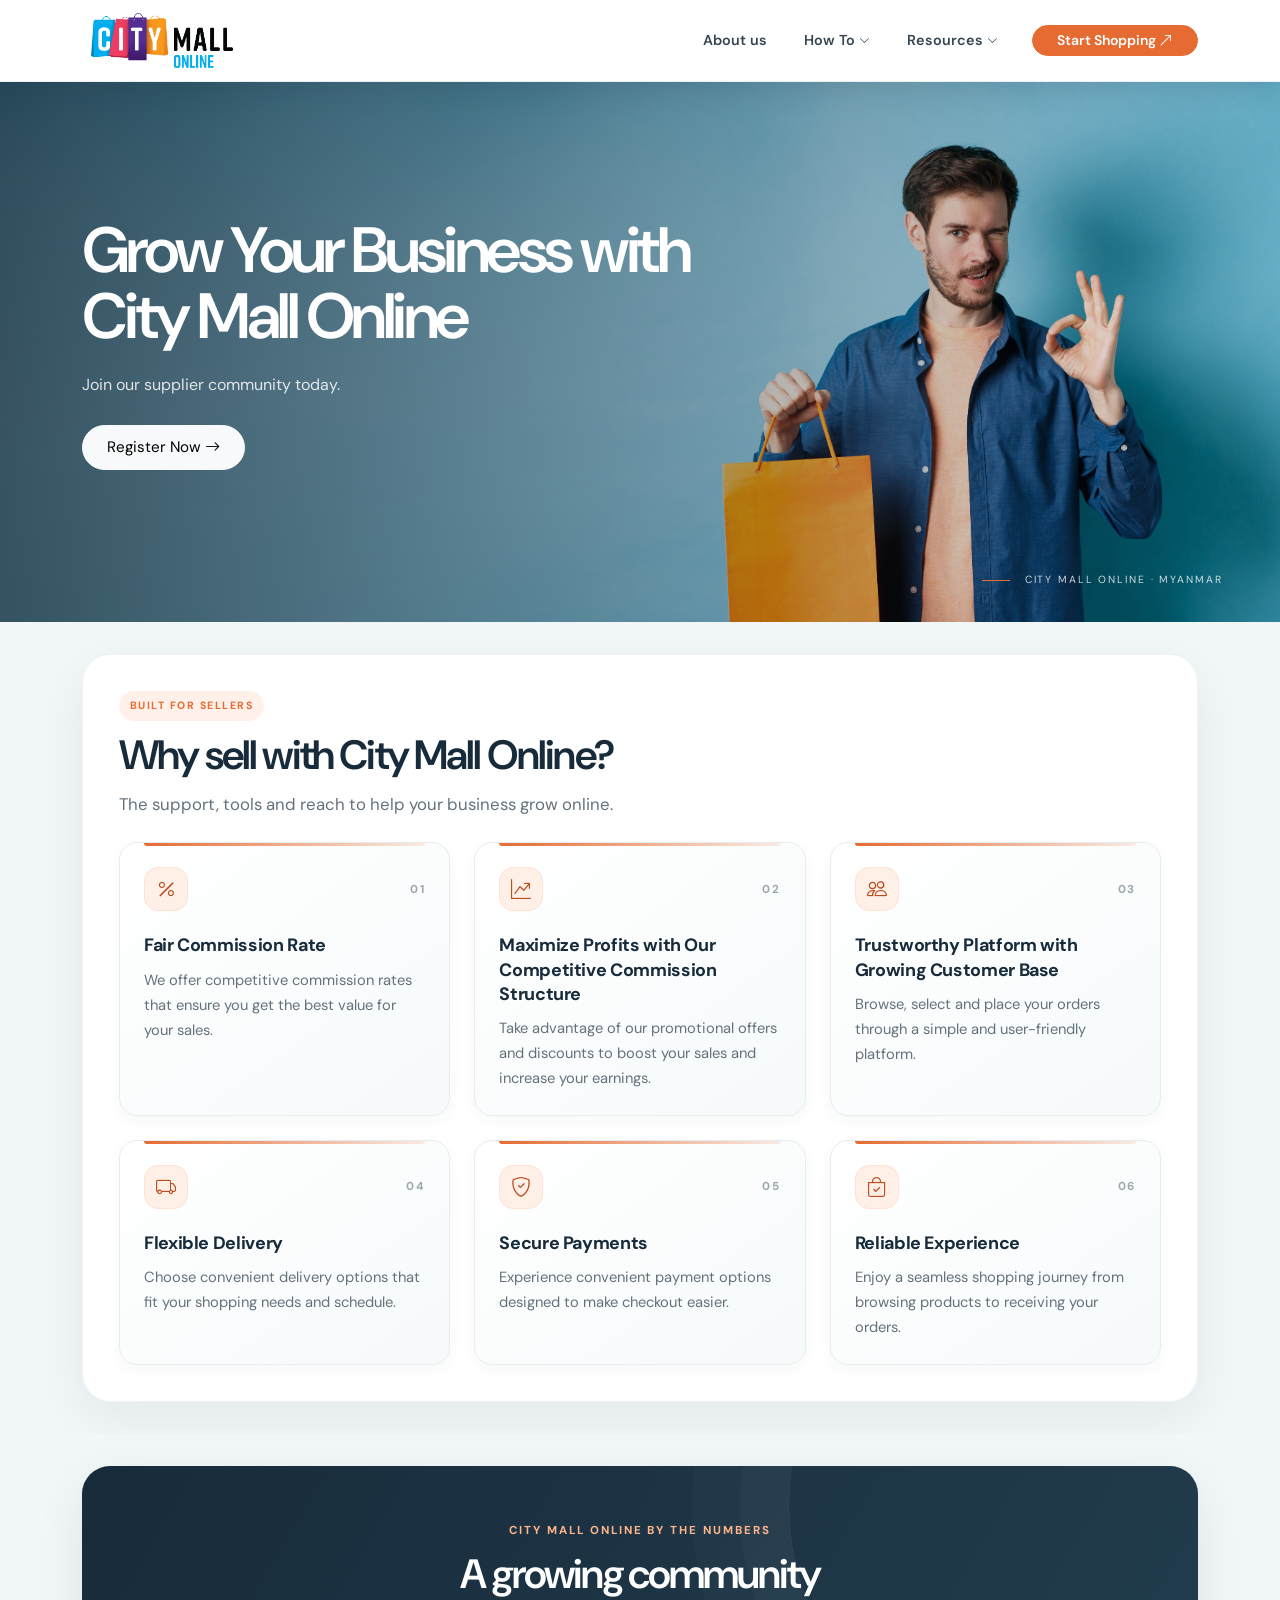
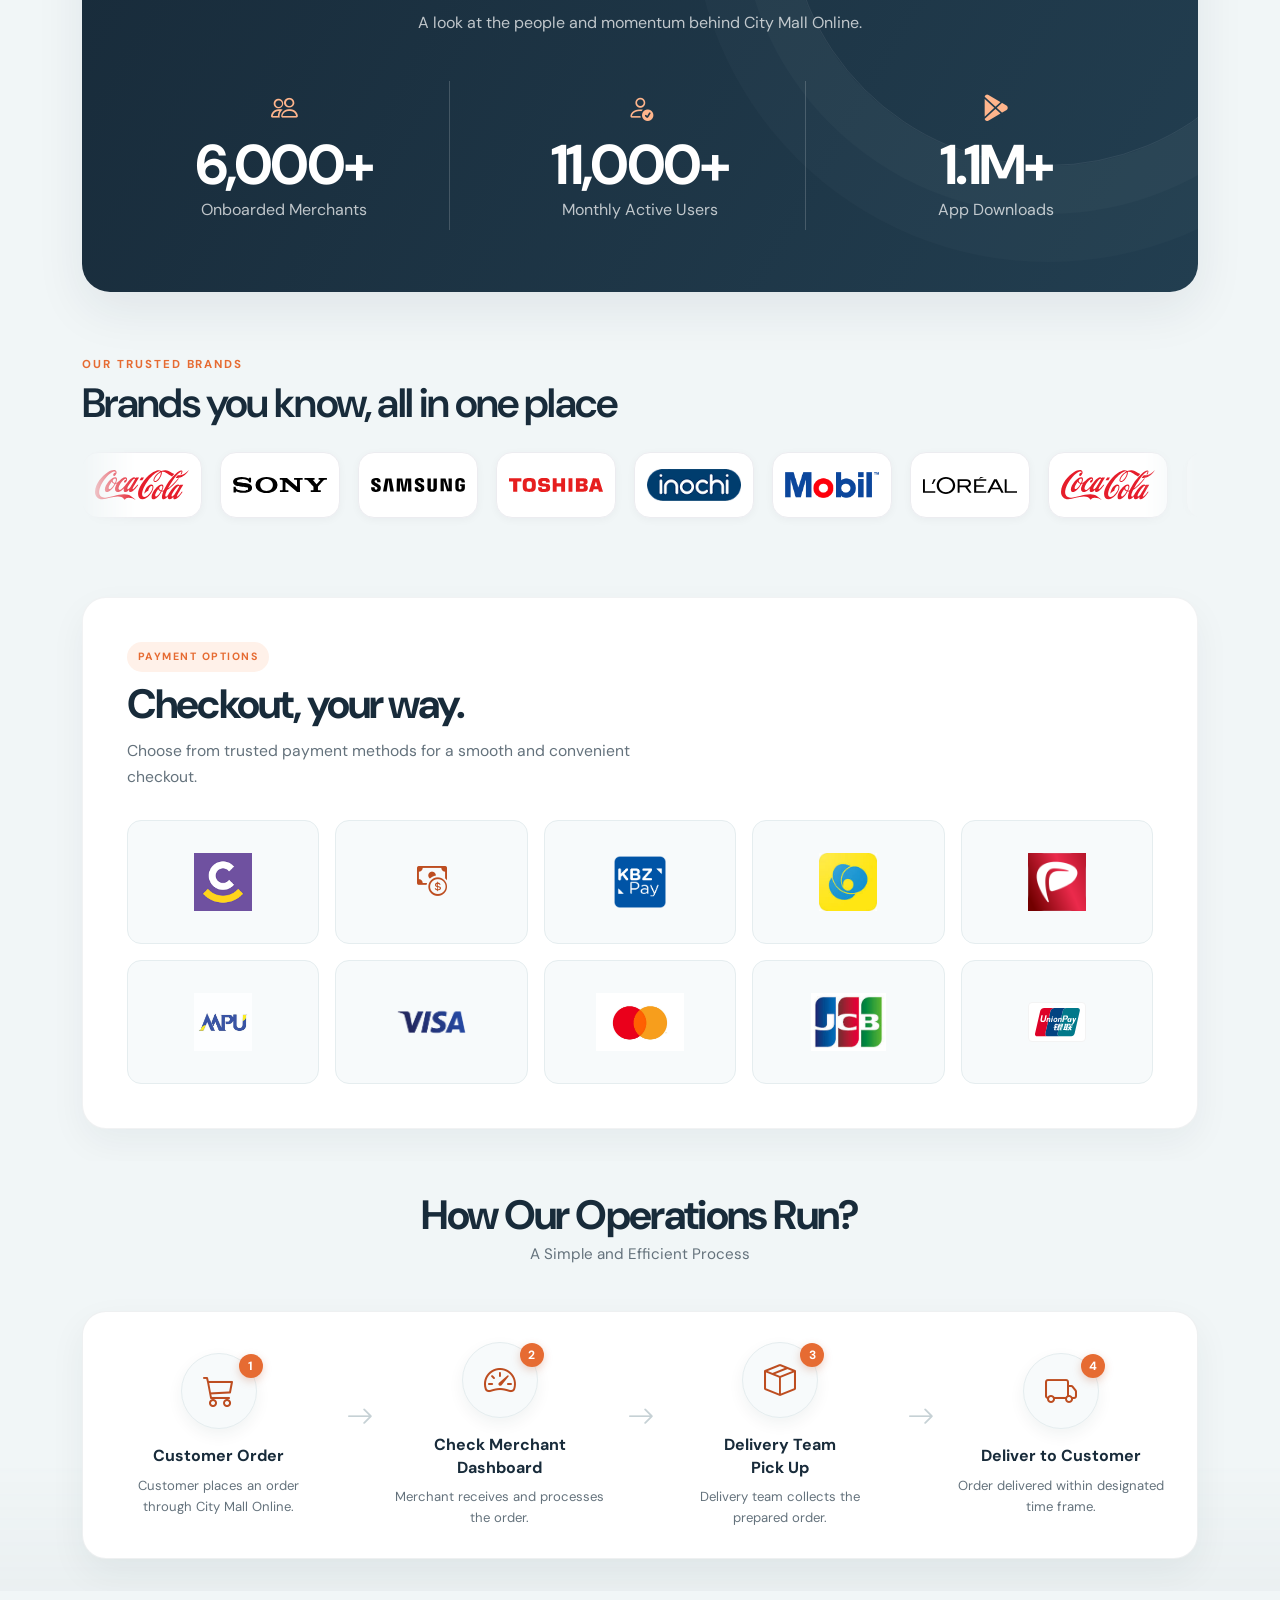
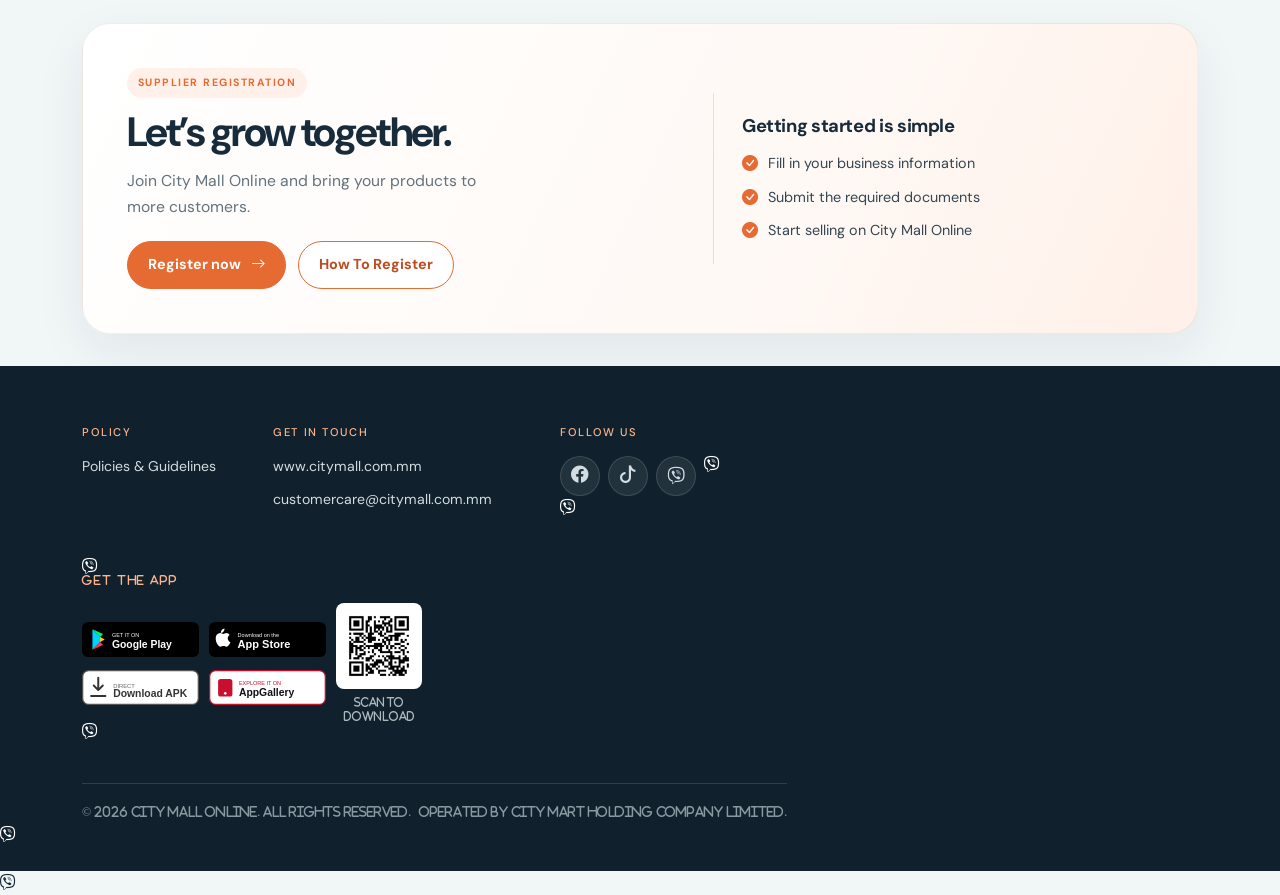
==== commit 8f966836: "Minor changes like Nav-Links, icons & Layouts Added Font Awesome CDN and changed page title to 'Sell" ====
--- a/index.html
+++ b/index.html
@@ -4,8 +4,8 @@
   <meta charset="utf-8">
   <meta name="viewport" content="width=device-width, initial-scale=1">
   <meta name="description" content="Discover City Mall Online — a convenient online shopping destination by City Mart Holding Company Limited.">
-  <title>Homepage | City Mall Online</title>
-
+  <title>Homepage | Seller Center</title>
+  <link rel="stylesheet" href="https://cdnjs.cloudflare.com/ajax/libs/font-awesome/6.7.2/css/all.min.css">
   <!-- Bootstrap 5 -->
   <link href="https://cdn.jsdelivr.net/npm/bootstrap@5.3.3/dist/css/bootstrap.min.css" rel="stylesheet">
   <link rel="stylesheet" href="https://cdn.jsdelivr.net/npm/bootstrap-icons@1.11.3/font/bootstrap-icons.min.css">
@@ -41,13 +41,11 @@
                 Resources <i class="bi bi-chevron-down nav-dropdown-icon" aria-hidden="true"></i>
               </a>
               <ul class="dropdown-menu" aria-labelledby="resourcesDropdown">
-                <li><a class="dropdown-item" href="#">Ninja Packaging</a></li>
-                <li><a class="dropdown-item" href="#">CMO Packaging</a></li>
+                <li><a class="dropdown-item" href="#">Packaging Guide</a></li>
                 <li><a class="dropdown-item" href="./policy.html">Policy</a></li>
               </ul>
             </li>
-            <li class="nav-item"><a class="nav-link" href="#">Ads Media</a></li>
-            <li class="nav-item ms-lg-3"><a class="btn btn-brand btn-sm px-4" href="https://www.citymall.com.mm/" target="_blank" rel="noopener">Visit City Mall Online <i class="bi bi-arrow-up-right"></i></a></li>
+            <li class="nav-item ms-lg-3"><a class="btn btn-brand btn-sm px-4" href="https://www.citymall.com.mm/" target="_blank" rel="noopener">Start Shopping <i class="bi bi-arrow-up-right"></i></a></li>
           </ul>
         </div>
       </div>
@@ -361,7 +359,16 @@
 
       <div class="payment-options">
         <div class="payment-card">
+          <img src="./assets/images/payments/city-rewards.png" alt="City Rewards">
+        </div>
+        <div class="payment-card payment-card-text" role="img" aria-label="Cash on delivery">
+          <i class="bi bi-cash-coin" aria-hidden="true"></i>
+        </div>
+        <div class="payment-card">
           <img src="./assets/images/payments/kpay.webp" alt="KBZ Pay">
+        </div>
+        <div class="payment-card">
+          <img src="./assets/images/payments/wave.jpg" alt="WavePay">
         </div>
         <div class="payment-card">
           <img src="./assets/images/payments/aya.png" alt="AYA Pay">
@@ -369,26 +376,17 @@
         <div class="payment-card">
           <img src="./assets/images/payments/mpu.jpg" alt="MPU">
         </div>
-        <div class="payment-card">
-          <img src="./assets/images/payments/wave.jpg" alt="WavePay">
-        </div>
-        <div class="payment-card">
+        <div class="payment-card payment-card-text">
+          <img src="./assets/images/payments/visa.png" alt="Visa">
+        </div>
+        <div class="payment-card payment-card-text">
           <img src="./assets/images/payments/mastercard.jpg" alt="Mastercard">
-        </div>
-        <div class="payment-card">
-          <img src="./assets/images/payments/visa.png" alt="Visa">
-        </div>
-        <div class="payment-card payment-card-text">
-          <img src="./assets/images/payments/city-rewards.png" alt="City Rewards">
         </div>
         <div class="payment-card payment-card-text">
           <img src="./assets/images/payments/jcb.jpg" alt="JCB">
         </div>
-        <div class="payment-card payment-card-text">
+        <div class="payment-card">
           <img src="./assets/images/payments/unionpay.svg" alt="UnionPay">
-        </div>
-        <div class="payment-card payment-card-text" role="img" aria-label="Cash on delivery">
-          <i class="bi bi-cash-coin" aria-hidden="true"></i>
         </div>
       </div>
     </div>
@@ -416,7 +414,7 @@
           <i class="bi bi-cart3"></i>
         </div>
         <h3>Customer Order</h3>
-        <p>Customer places an order through CMO.</p>
+        <p>Customer places an order through City Mall Online.</p>
       </div>
 
       <!-- Arrow -->
@@ -555,10 +553,7 @@
             <i class="bi bi-tiktok" aria-hidden="true"></i>
           </a>
           <a href="https://cmhl.me/3zptuBR" target="_blank" rel="noopener noreferrer" aria-label="Viber">
-            <i class="bi bi-telephone-fill" aria-hidden="true"></i>
-          </a>
-          <a href="https://t.me/citymallonline" target="_blank" rel="noopener noreferrer" aria-label="Telegram">
-            <i class="bi bi-telegram" aria-hidden="true"></i>
+            <i class="fa-brands fa-viber">
           </a>
         </div>
       </div>
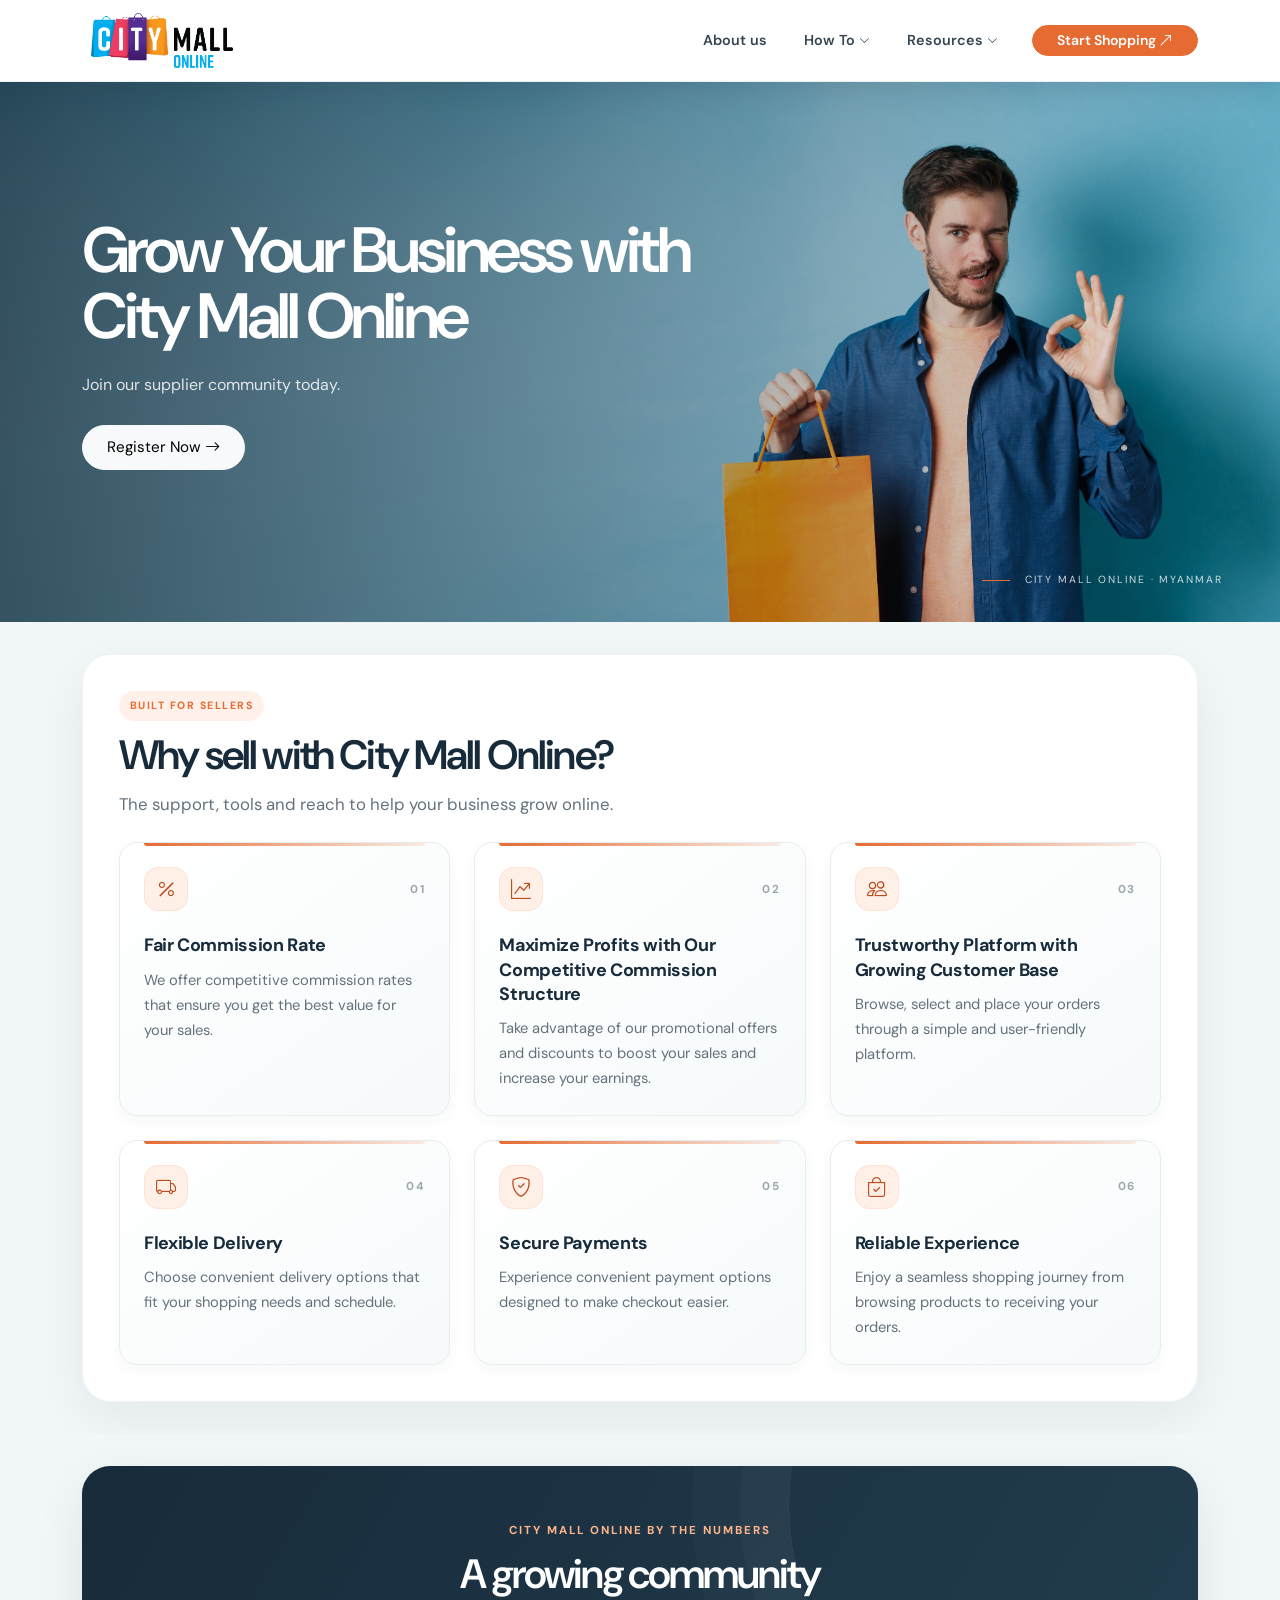
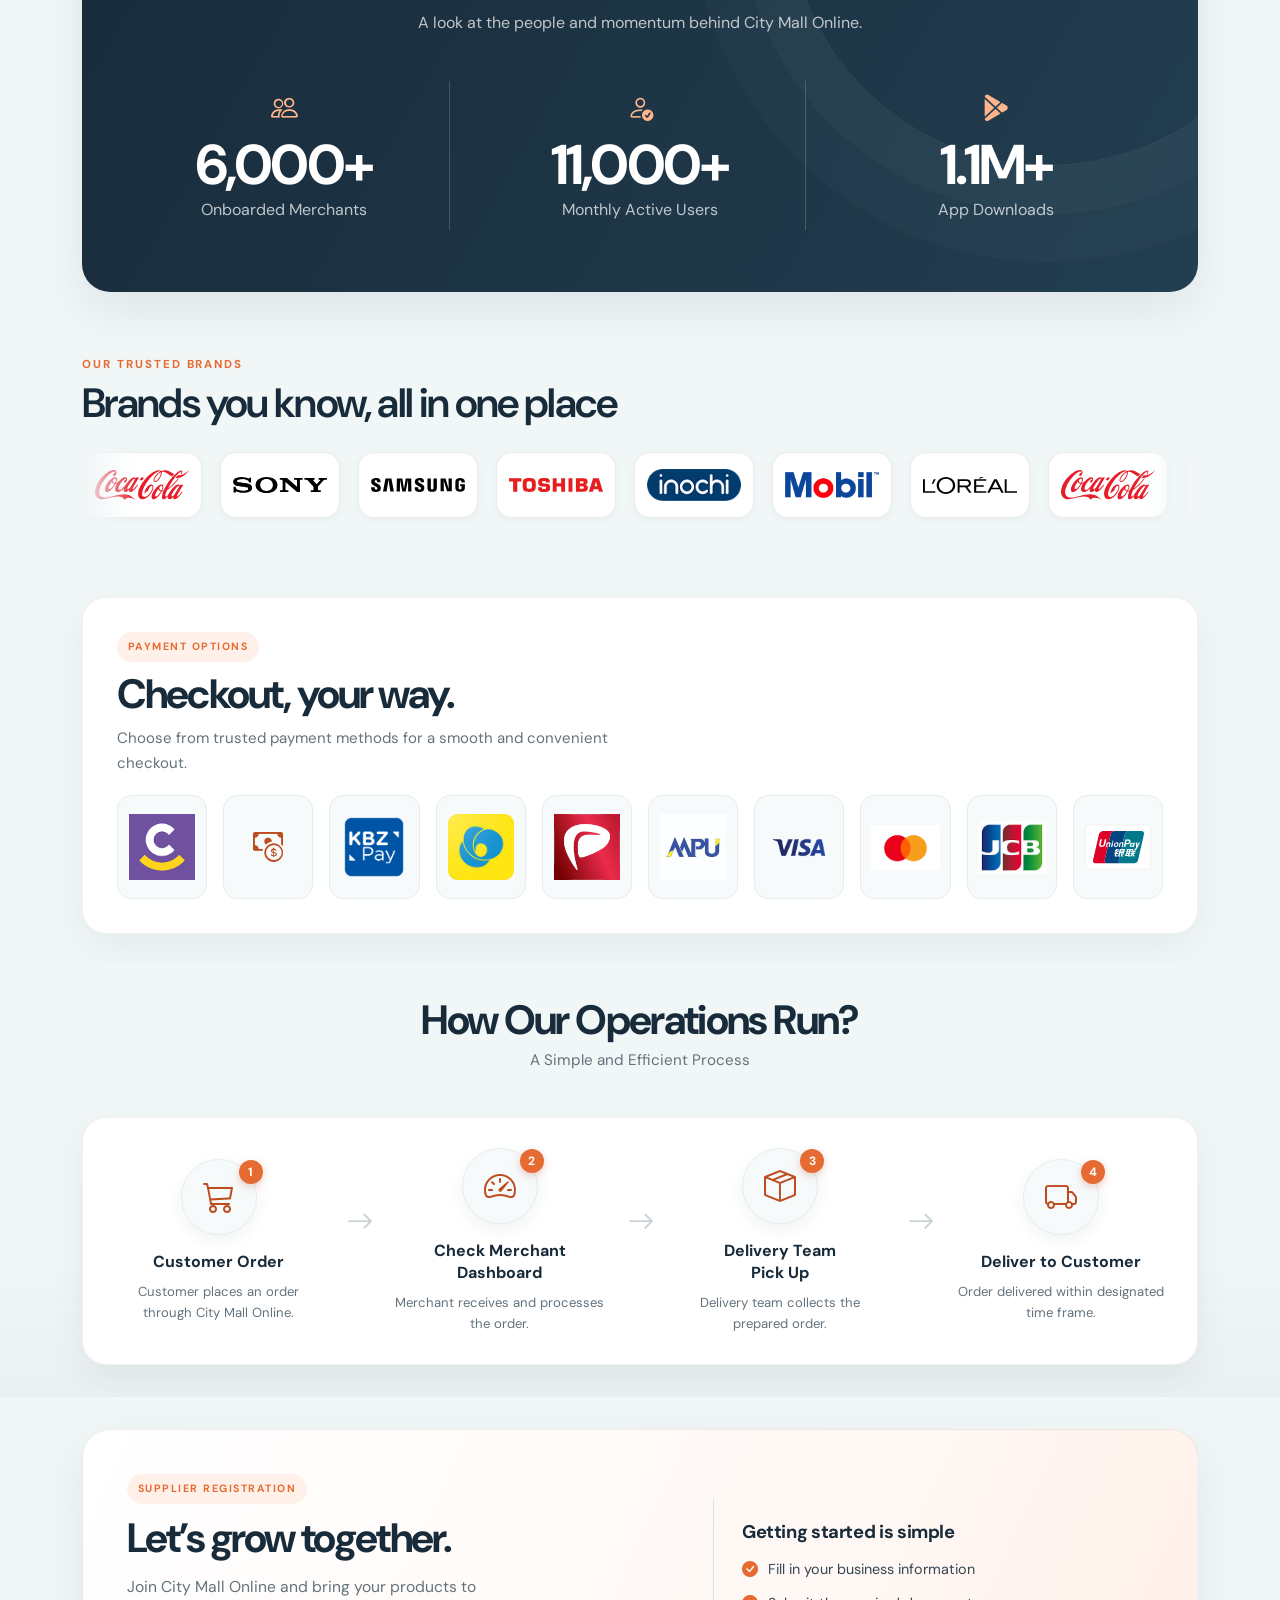
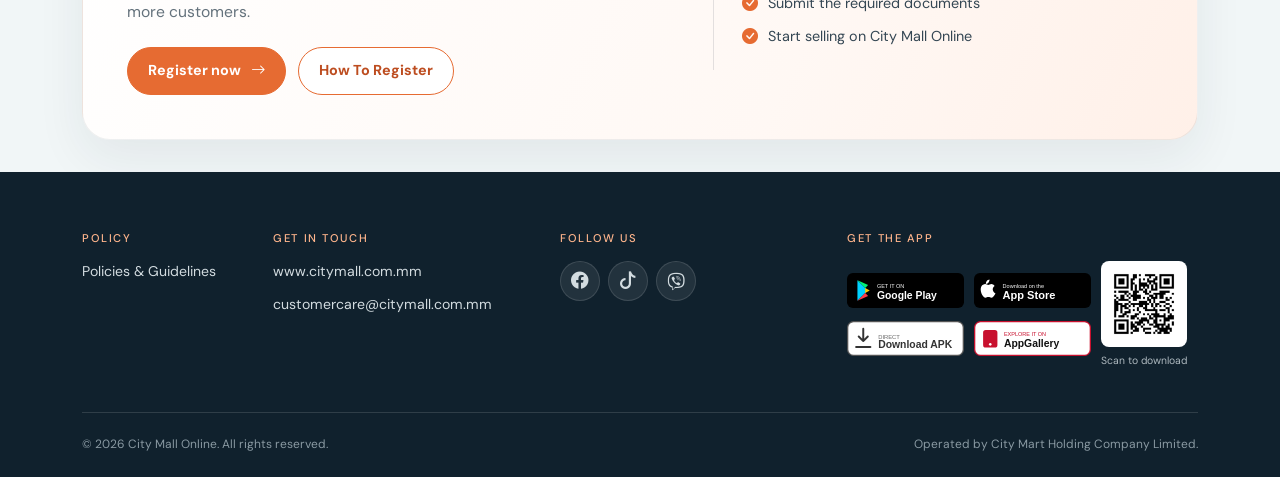
==== commit e5ca4059: "Fixed a missing close icon tag in footer" ====
--- a/index.html
+++ b/index.html
@@ -553,7 +553,7 @@
             <i class="bi bi-tiktok" aria-hidden="true"></i>
           </a>
           <a href="https://cmhl.me/3zptuBR" target="_blank" rel="noopener noreferrer" aria-label="Viber">
-            <i class="fa-brands fa-viber">
+            <i class="fa-brands fa-viber"></i>
           </a>
         </div>
       </div>
--- a/assets/css/style.css
+++ b/assets/css/style.css
@@ -932,11 +932,11 @@
 ===================================== */
 
 .payment-partners-section {
-  padding: 24px 0 44px;
+  padding: 16px 0 30px;
 }
 
 .payment-panel {
-  padding: clamp(28px, 3.5vw, 44px);
+  padding: clamp(22px, 2.8vw, 34px);
   background: #fff;
   border: 1px solid rgba(24, 43, 58, .06);
   border-radius: 24px;
@@ -945,7 +945,7 @@
 
 .payment-heading {
   max-width: 650px;
-  margin-bottom: 30px;
+  margin-bottom: 20px;
 }
 
 .payment-heading .eyebrow {
@@ -969,27 +969,27 @@
 
 .payment-heading p {
   max-width: 560px;
-  margin: 10px 0 0;
+  margin: 8px 0 0;
   color: var(--muted);
-  font-size: .98rem;
+  font-size: .94rem;
   line-height: 1.65;
 }
 
 .payment-options {
   display: grid;
-  grid-template-columns: repeat(5, minmax(0, 1fr));
+  grid-template-columns: repeat(10, minmax(0, 1fr));
   gap: 16px;
 }
 
 .payment-card {
   min-width: 0;
-  min-height: 124px;
-  padding: 18px 14px;
+  min-height: 104px;
+  padding: 12px 10px;
   display: flex;
   flex-direction: column;
   align-items: center;
   justify-content: center;
-  gap: 12px;
+  gap: 8px;
   background: #f7fafb;
   border: 1px solid #e5edef;
   border-radius: 14px;
@@ -1006,8 +1006,8 @@
 .payment-card img {
   display: block;
   width: 100%;
-  max-width: 160px;
-  height: 58px;
+  max-width: 190px;
+  height: 66px;
   object-fit: contain;
 }
 
@@ -1030,6 +1030,12 @@
    RESPONSIVE DESIGN
 ===================================== */
 
+@media (max-width: 1199.98px) {
+  .payment-options {
+    grid-template-columns: repeat(5, minmax(0, 1fr));
+  }
+}
+
 @media (max-width: 991.98px) {
   .payment-options {
     grid-template-columns: repeat(4, minmax(0, 1fr));
@@ -1052,16 +1058,16 @@
   }
 
   .payment-partners-section {
-    padding: 16px 0 28px;
+    padding: 12px 0 20px;
   }
 
   .payment-panel {
-    padding: 26px 18px;
-    border-radius: 22px;
+    padding: 20px 14px;
+    border-radius: 20px;
   }
 
   .payment-heading {
-    margin-bottom: 20px;
+    margin-bottom: 14px;
   }
 
   .payment-heading p {
@@ -1074,16 +1080,15 @@
   }
 
   .payment-card {
-    min-height: 108px;
-    padding: 12px 8px;
-    gap: 8px;
+    min-height: 92px;
+    padding: 10px 6px;
+    gap: 6px;
   }
 
   .payment-card img {
-    height: 50px;
-  }
-}
-
+    height: 58px;
+  }
+}
 
 
 /* =====================================
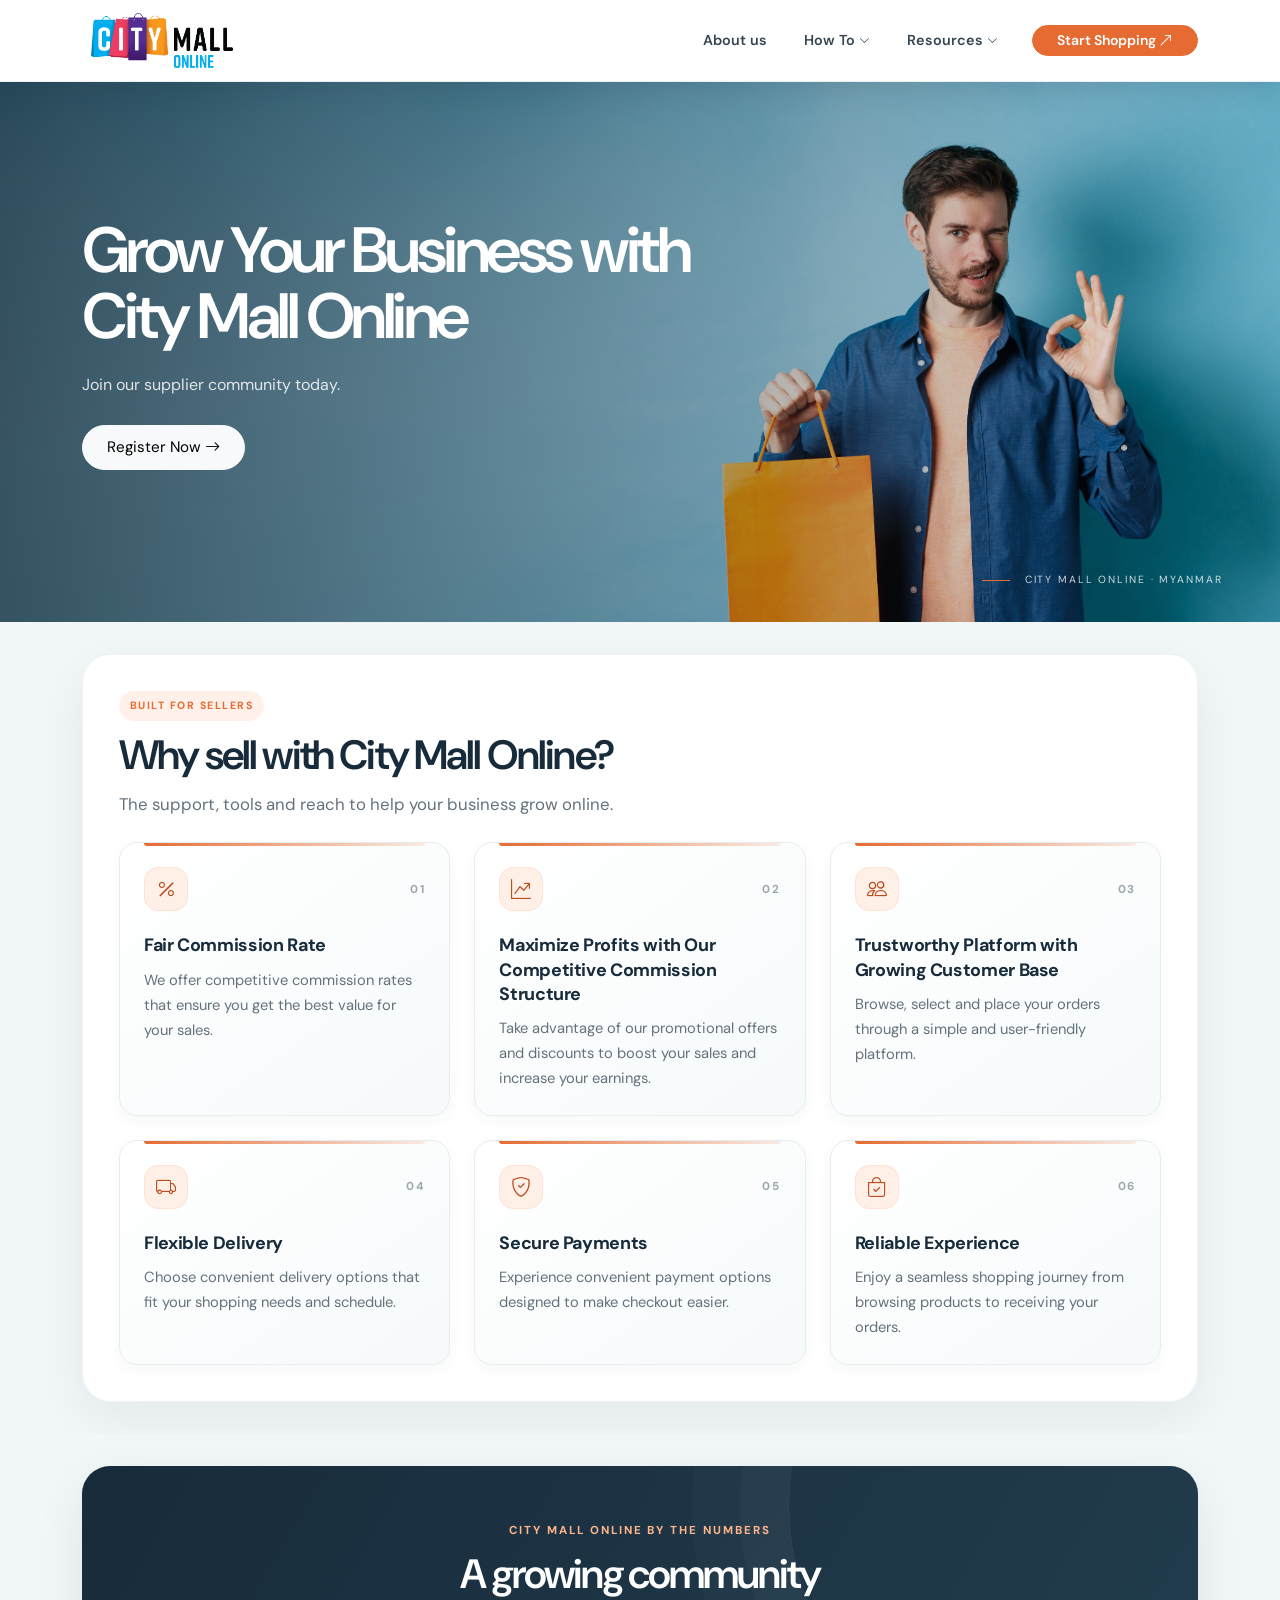
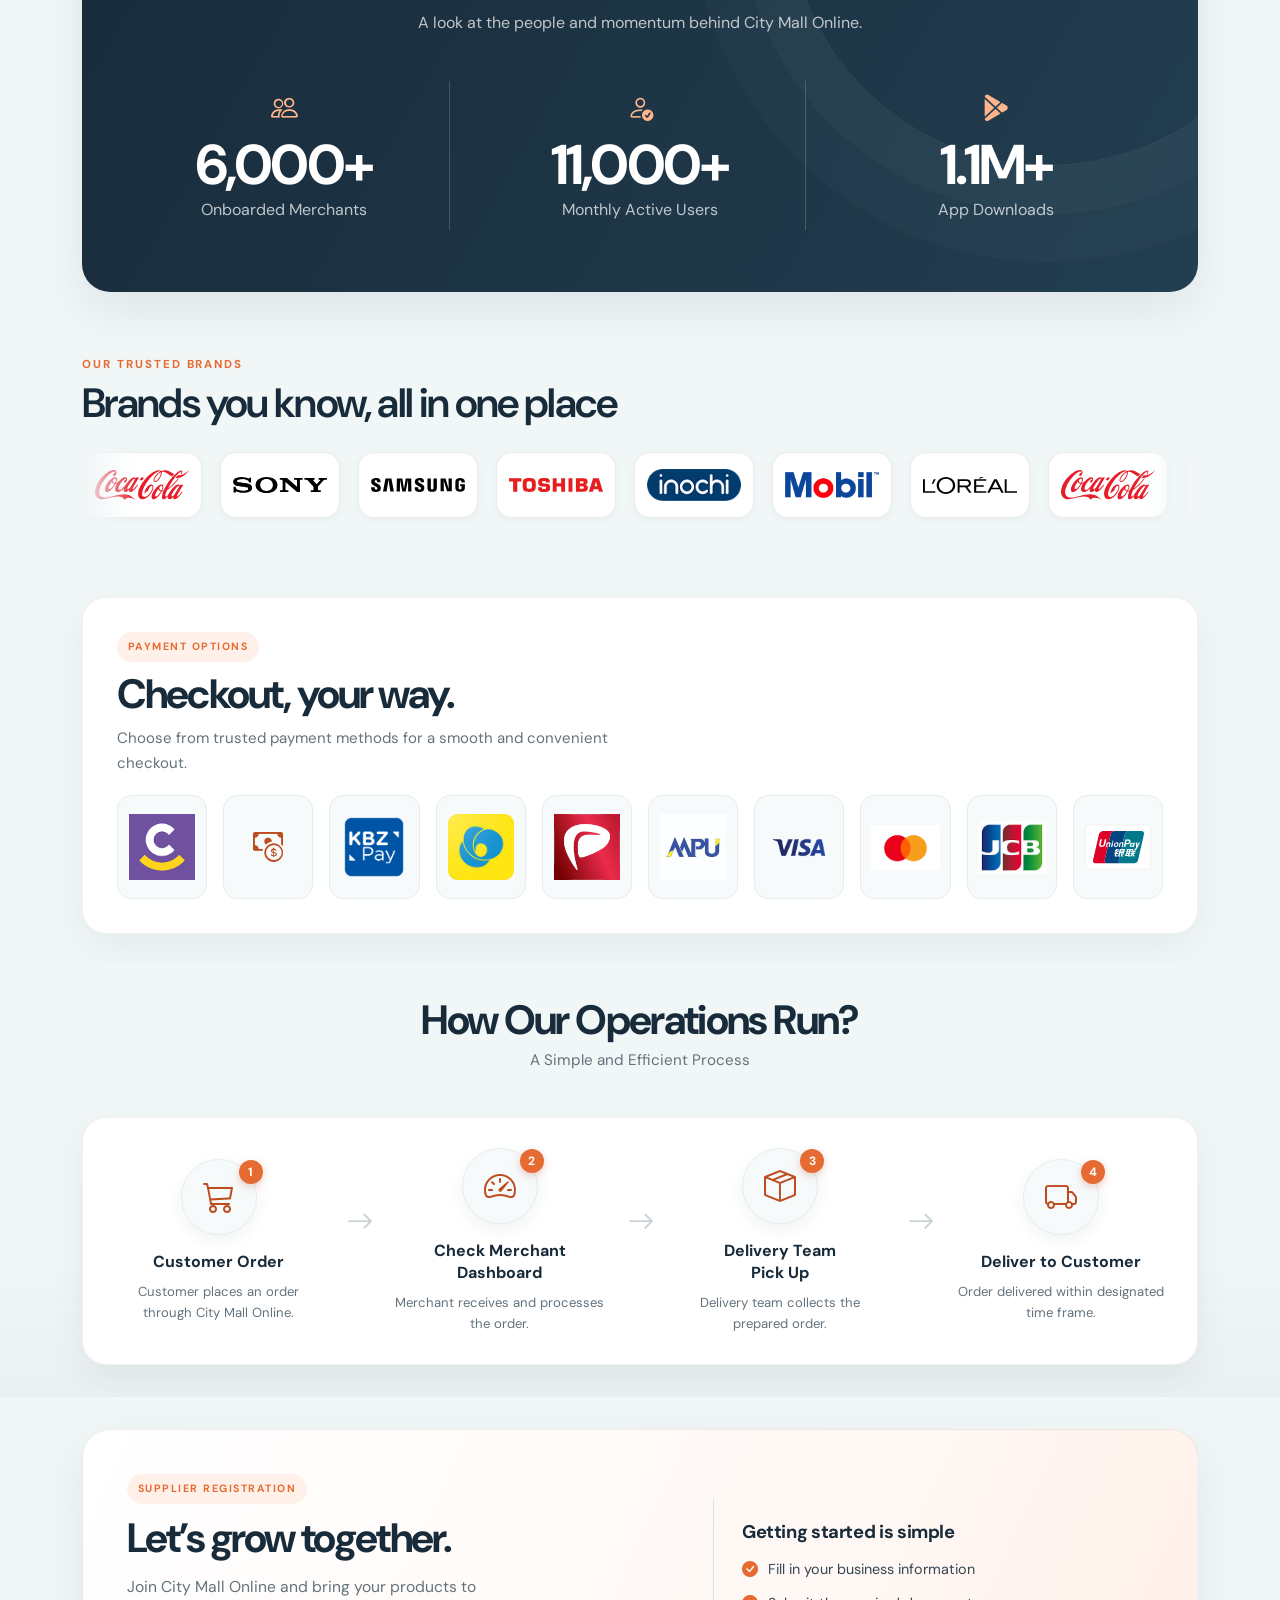
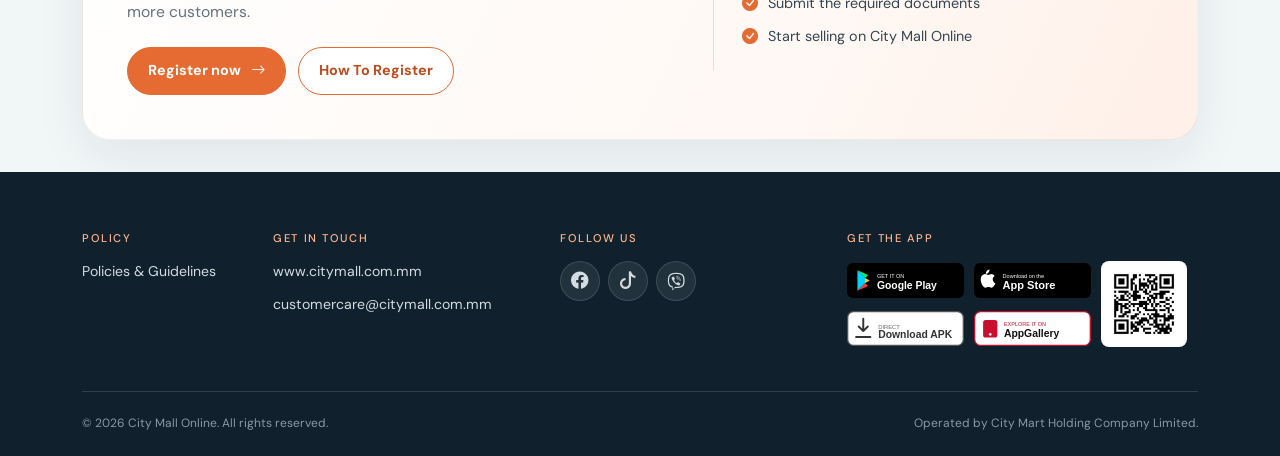
==== commit 715eaf74: "Update fmt.Println output from 'Hello' to 'Goodbye'" ====
--- a/index.html
+++ b/index.html
@@ -587,7 +587,6 @@
           <div class="footer-qr">
             <img src="./assets/images/cmo-qr.png"
                  alt="Scan to download City Mall Online">
-            <span>Scan to download</span>
           </div>
 
         </div>
